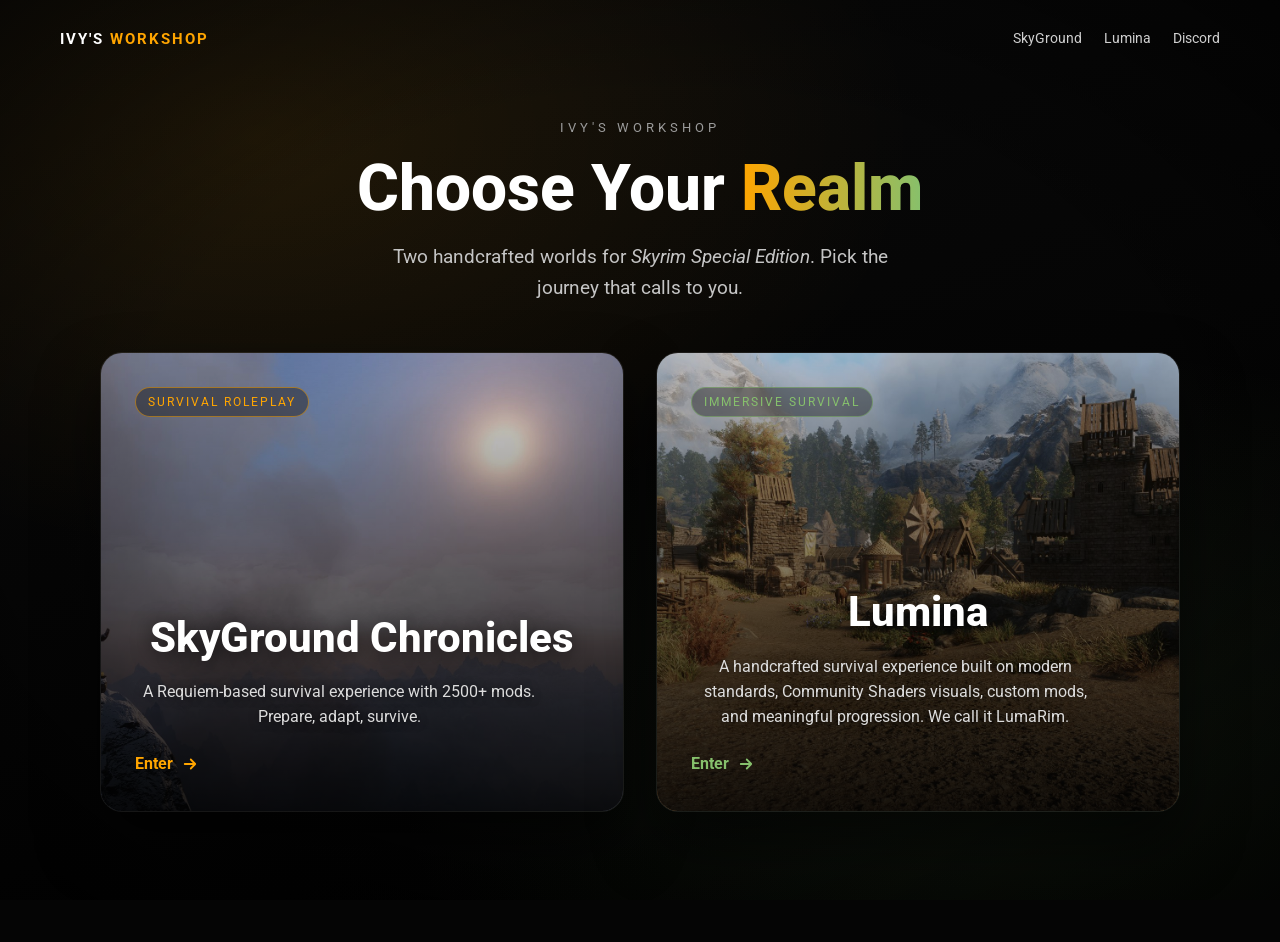
==== index.html @ 99816613 "1.0" ====
<!DOCTYPE html>
<html lang="en">
<head>
  <meta charset="UTF-8" />
  <meta name="viewport" content="width=device-width, initial-scale=1.0" />

  <title>Ivy's Workshop</title>
  <meta name="description" content="Two handcrafted Skyrim Special Edition modlists by Ivy's Workshop. Choose your realm: SkyGround Chronicles or Lumina.">

  <meta property="og:type" content="website">
  <meta property="og:title" content="Ivy's Workshop">
  <meta property="og:description" content="Two handcrafted Skyrim Special Edition modlists. Choose your realm: SkyGround Chronicles or Lumina.">
  <meta property="og:url" content="https://itzivy05.github.io/SkyGround/">
  <meta property="og:image" content="https://itzivy05.github.io/SkyGround/resources/main.webp">
  <link rel="icon" type="image/x-icon" href="resources/ico.ico">

  <link rel="preconnect" href="https://fonts.googleapis.com">
  <link rel="preconnect" href="https://fonts.gstatic.com" crossorigin>
  <link href="https://fonts.googleapis.com/css2?family=Roboto:ital,wght@0,100..900;1,100..900&display=swap" rel="stylesheet">
  <link rel="stylesheet" href="style/portal.css">
</head>
<body>

  <header class="portal-header">
    <div class="portal-brand">
      <a href="index.html">Ivy's <span>Workshop</span></a>
    </div>
    <nav>
      <a href="skyground.html">SkyGround</a>
      <a href="lumina.html">Lumina</a>
      <a href="https://discord.gg/GgkPMBMTrS" target="_blank" rel="noopener">Discord</a>
    </nav>
  </header>

  <main class="portal-main">
    <div class="portal-intro">
      <p class="eyebrow">Ivy's Workshop</p>
      <h1>Choose Your <span class="grad">Realm</span></h1>
      <p>Two handcrafted worlds for <em>Skyrim Special Edition</em>. Pick the journey that calls to you.</p>
    </div>

    <div class="portal-cards">

      <a href="skyground.html" class="realm-card skyground">
        <div class="bg" style="background-image: url('resources/main.webp');"></div>
        <div class="overlay"></div>
        <span class="tag">Survival Roleplay</span>
        <h2>SkyGround Chronicles</h2>
        <p>A Requiem-based survival experience with 2500+ mods. Prepare, adapt, survive.</p>
        <span class="enter">Enter
          <svg viewBox="0 0 24 24" fill="none" stroke="currentColor" stroke-width="2.4" stroke-linecap="round" stroke-linejoin="round"><path d="M5 12h14M13 6l6 6-6 6"/></svg>
        </span>
      </a>

      <a href="lumina.html" class="realm-card lumina">
        <div class="bg" style="background-image: url('resources/lumina/cover.jpg');"></div>
        <div class="overlay"></div>
        <span class="tag">Immersive Survival</span>
        <h2>Lumina</h2>
        <p>A handcrafted survival experience built on modern standards, Community Shaders visuals, custom mods, and meaningful progression. We call it LumaRim.</p>
        <span class="enter">Enter
          <svg viewBox="0 0 24 24" fill="none" stroke="currentColor" stroke-width="2.4" stroke-linecap="round" stroke-linejoin="round"><path d="M5 12h14M13 6l6 6-6 6"/></svg>
        </span>
      </a>

    </div>
  </main>

  <footer class="portal-footer">
    &copy; 2025-2026 Ivy's Workshop.
  </footer>

</body>
</html>
---- style/portal.css ----
:root {
  --sg-accent: #FFA500;
  --lu-accent: #86C06C;
}

* {
  margin: 0;
  padding: 0;
  box-sizing: border-box;
}

html,
body {
  height: 100%;
  background: #050505;
  overflow-x: hidden;
}

body {
  font-family: "Roboto", "Segoe UI", sans-serif;
  color: #fff;
  line-height: 1.6;
  min-height: 100vh;
  display: flex;
  flex-direction: column;
  position: relative;
  isolation: isolate;
}

body::before {
  content: "";
  position: fixed;
  inset: 0;
  z-index: -2;
  background:
    radial-gradient(1100px 700px at 20% 15%, rgba(255, 165, 0, 0.10), transparent 60%),
    radial-gradient(1100px 700px at 82% 85%, rgba(134, 192, 108, 0.10), transparent 60%),
    linear-gradient(160deg, #0a0a0a 0%, #050505 55%, #000 100%);
}

body::after {
  content: "";
  position: fixed;
  inset: 0;
  z-index: -1;
  background: radial-gradient(ellipse at center, transparent 55%, rgba(0, 0, 0, 0.6) 100%);
  pointer-events: none;
}

.portal-header {
  display: flex;
  align-items: center;
  justify-content: space-between;
  padding: 26px clamp(20px, 5vw, 60px);
}

.portal-brand a {
  color: #fff;
  text-decoration: none;
  font-weight: 700;
  letter-spacing: 2px;
  text-transform: uppercase;
  font-size: 0.95rem;
}

.portal-brand span {
  color: var(--sg-accent);
}

.portal-header nav {
  display: flex;
  gap: 22px;
}

.portal-header nav a {
  color: #cfcfcf;
  text-decoration: none;
  font-size: 0.9rem;
  transition: color 0.2s ease;
}

.portal-header nav a:hover {
  color: #fff;
}

.portal-main {
  flex: 1;
  display: flex;
  flex-direction: column;
  align-items: center;
  justify-content: center;
  text-align: center;
  padding: 40px clamp(20px, 5vw, 60px) 60px;
  gap: 48px;
}

.portal-intro {
  max-width: 720px;
  animation: rise 0.8s ease both;
}

.portal-intro .eyebrow {
  text-transform: uppercase;
  letter-spacing: 4px;
  font-size: 0.8rem;
  color: #9a9a9a;
  margin-bottom: 16px;
}

.portal-intro h1 {
  font-size: clamp(2.2rem, 6vw, 4rem);
  line-height: 1.1;
  font-weight: 800;
  margin-bottom: 18px;
}

.portal-intro h1 .grad {
  background: linear-gradient(90deg, var(--sg-accent), var(--lu-accent));
  -webkit-background-clip: text;
  background-clip: text;
  color: transparent;
}

.portal-intro p {
  color: #c4c4c4;
  font-size: clamp(1rem, 2vw, 1.2rem);
  max-width: 560px;
  margin: 0 auto;
}

.portal-cards {
  display: grid;
  grid-template-columns: repeat(2, minmax(0, 1fr));
  gap: 32px;
  width: 100%;
  max-width: 1080px;
}

.realm-card {
  --accent: var(--sg-accent);
  position: relative;
  display: flex;
  flex-direction: column;
  justify-content: flex-end;
  min-height: 460px;
  padding: 34px;
  border-radius: 22px;
  overflow: hidden;
  text-decoration: none;
  color: #fff;
  border: 1px solid rgba(255, 255, 255, 0.08);
  box-shadow: 0 30px 60px rgba(0, 0, 0, 0.55);
  transition: transform 0.4s ease, box-shadow 0.4s ease, border-color 0.4s ease;
  animation: rise 0.9s ease both;
}

.realm-card.lumina {
  --accent: var(--lu-accent);
  animation-delay: 0.1s;
}

.realm-card .bg {
  position: absolute;
  inset: 0;
  z-index: -2;
  background-size: cover;
  background-position: center;
  transition: transform 0.6s ease;
}

.realm-card .overlay {
  position: absolute;
  inset: 0;
  z-index: -1;
  background: linear-gradient(180deg,
      rgba(0, 0, 0, 0.15) 0%,
      rgba(0, 0, 0, 0.45) 45%,
      rgba(0, 0, 0, 0.88) 100%);
  transition: background 0.4s ease;
}

.realm-card:hover {
  transform: translateY(-8px);
  border-color: color-mix(in srgb, var(--accent) 55%, transparent);
  box-shadow: 0 40px 80px rgba(0, 0, 0, 0.6),
              0 0 0 1px color-mix(in srgb, var(--accent) 40%, transparent),
              0 20px 60px color-mix(in srgb, var(--accent) 22%, transparent);
}

.realm-card:hover .bg {
  transform: scale(1.06);
}

.realm-card .tag {
  align-self: flex-start;
  font-size: 0.72rem;
  letter-spacing: 2px;
  text-transform: uppercase;
  color: var(--accent);
  padding: 5px 12px;
  border: 1px solid color-mix(in srgb, var(--accent) 50%, transparent);
  border-radius: 999px;
  margin-bottom: auto;
  background: rgba(0, 0, 0, 0.35);
  backdrop-filter: blur(6px);
}

.realm-card h2 {
  font-size: clamp(1.8rem, 3.5vw, 2.6rem);
  font-weight: 800;
  margin-top: 18px;
  text-shadow: 0 2px 20px rgba(0, 0, 0, 0.7);
}

.realm-card p {
  color: #dcdcdc;
  font-size: 0.98rem;
  max-width: 90%;
  margin-top: 8px;
  text-shadow: 0 1px 10px rgba(0, 0, 0, 0.6);
}

.realm-card .enter {
  display: inline-flex;
  align-items: center;
  gap: 8px;
  margin-top: 22px;
  font-weight: 700;
  color: var(--accent);
  transition: gap 0.3s ease;
}

.realm-card .enter svg {
  width: 18px;
  height: 18px;
  transition: transform 0.3s ease;
}

.realm-card:hover .enter {
  gap: 14px;
}

.realm-card:hover .enter svg {
  transform: translateX(4px);
}

.portal-footer {
  text-align: center;
  padding: 24px;
  font-size: 0.85rem;
  color: #888;
}

@keyframes rise {
  from { opacity: 0; transform: translateY(24px); }
  to   { opacity: 1; transform: translateY(0); }
}

@media (prefers-reduced-motion: reduce) {
  .portal-intro,
  .realm-card { animation: none; }
}

@media (max-width: 820px) {
  .portal-cards {
    grid-template-columns: 1fr;
  }

  .realm-card {
    min-height: 360px;
  }

  .portal-header nav {
    gap: 16px;
  }
}

@media (max-width: 480px) {
  .portal-header {
    flex-direction: column;
    gap: 14px;
  }
}
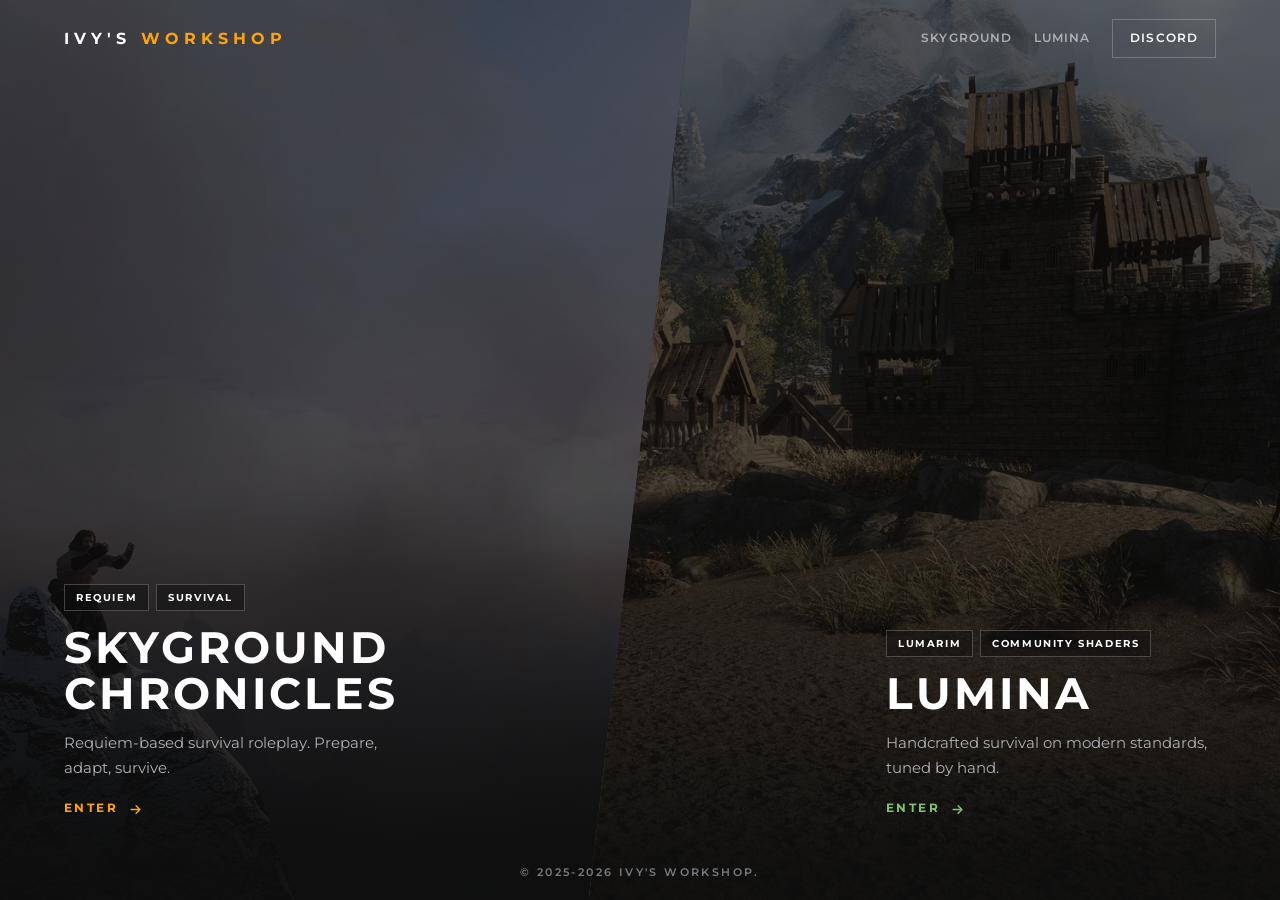
==== commit b3c0dc2a: "Moving Website to use Stripped Wordpress Template." ====
--- a/index.html
+++ b/index.html
@@ -1,8 +1,10 @@
 <!DOCTYPE html>
 <html lang="en">
 <head>
+<script>document.documentElement.classList.add('js')</script>
   <meta charset="UTF-8" />
   <meta name="viewport" content="width=device-width, initial-scale=1.0" />
+  <meta name="theme-color" content="#0d0d0d">
 
   <title>Ivy's Workshop</title>
   <meta name="description" content="Two handcrafted Skyrim Special Edition modlists by Ivy's Workshop. Choose your realm: SkyGround Chronicles or Lumina.">
@@ -16,57 +18,61 @@
 
   <link rel="preconnect" href="https://fonts.googleapis.com">
   <link rel="preconnect" href="https://fonts.gstatic.com" crossorigin>
-  <link href="https://fonts.googleapis.com/css2?family=Roboto:ital,wght@0,100..900;1,100..900&display=swap" rel="stylesheet">
+  <link href="https://fonts.googleapis.com/css2?family=Montserrat:wght@300;400;500;600;700&display=swap" rel="stylesheet">
+  <link rel="stylesheet" href="style/site.css">
   <link rel="stylesheet" href="style/portal.css">
+  <script src="scripts/ui.js" defer></script>
 </head>
-<body>
+<body class="portal">
 
-  <header class="portal-header">
-    <div class="portal-brand">
-      <a href="index.html">Ivy's <span>Workshop</span></a>
-    </div>
+  <header class="site-nav">
+    <a href="index.html" class="brand">Ivy's <span>Workshop</span></a>
     <nav>
       <a href="skyground.html">SkyGround</a>
       <a href="lumina.html">Lumina</a>
-      <a href="https://discord.gg/GgkPMBMTrS" target="_blank" rel="noopener">Discord</a>
+      <a href="https://discord.gg/GgkPMBMTrS" target="_blank" rel="noopener" class="pill">Discord</a>
     </nav>
+    <button class="nav-toggle" type="button" aria-label="Open menu" aria-expanded="false">
+      <svg class="ico-open" aria-hidden="true" viewBox="0 0 24 24" fill="none" stroke="currentColor" stroke-width="2" stroke-linecap="round"><path d="M3 6h18M3 12h18M3 18h18"/></svg>
+      <svg class="ico-close" aria-hidden="true" viewBox="0 0 24 24" fill="none" stroke="currentColor" stroke-width="2" stroke-linecap="round"><path d="M6 6l12 12M18 6L6 18"/></svg>
+    </button>
   </header>
 
-  <main class="portal-main">
-    <div class="portal-intro">
-      <p class="eyebrow">Ivy's Workshop</p>
-      <h1>Choose Your <span class="grad">Realm</span></h1>
-      <p>Two handcrafted worlds for <em>Skyrim Special Edition</em>. Pick the journey that calls to you.</p>
-    </div>
+  <main class="chooser">
 
-    <div class="portal-cards">
+    <a href="skyground.html" class="choice choice-a" style="--accent:#FFA500;">
+      <div class="art" style="background-image:url('resources/main.webp');"></div>
+      <div class="label">
+        <div class="tags">
+          <span>Requiem</span>
+          <span>Survival</span>
+        </div>
+        <h2>SkyGround<br>Chronicles</h2>
+        <p>Requiem-based survival roleplay. Prepare, adapt, survive.</p>
+        <span class="enter">Enter
+          <svg aria-hidden="true" viewBox="0 0 24 24" fill="none" stroke="currentColor" stroke-width="2.4" stroke-linecap="round" stroke-linejoin="round"><path d="M5 12h14M13 6l6 6-6 6"/></svg>
+        </span>
+      </div>
+    </a>
 
-      <a href="skyground.html" class="realm-card skyground">
-        <div class="bg" style="background-image: url('resources/main.webp');"></div>
-        <div class="overlay"></div>
-        <span class="tag">Survival Roleplay</span>
-        <h2>SkyGround Chronicles</h2>
-        <p>A Requiem-based survival experience with 2500+ mods. Prepare, adapt, survive.</p>
+    <a href="lumina.html" class="choice choice-b" style="--accent:#86C06C;">
+      <div class="art" style="background-image:url('resources/lumina/cover.jpg');"></div>
+      <div class="label">
+        <div class="tags">
+          <span>LumaRim</span>
+          <span>Community Shaders</span>
+        </div>
+        <h2>Lumina</h2>
+        <p>Handcrafted survival on modern standards, tuned by hand.</p>
         <span class="enter">Enter
-          <svg viewBox="0 0 24 24" fill="none" stroke="currentColor" stroke-width="2.4" stroke-linecap="round" stroke-linejoin="round"><path d="M5 12h14M13 6l6 6-6 6"/></svg>
+          <svg aria-hidden="true" viewBox="0 0 24 24" fill="none" stroke="currentColor" stroke-width="2.4" stroke-linecap="round" stroke-linejoin="round"><path d="M5 12h14M13 6l6 6-6 6"/></svg>
         </span>
-      </a>
+      </div>
+    </a>
 
-      <a href="lumina.html" class="realm-card lumina">
-        <div class="bg" style="background-image: url('resources/lumina/cover.jpg');"></div>
-        <div class="overlay"></div>
-        <span class="tag">Immersive Survival</span>
-        <h2>Lumina</h2>
-        <p>A handcrafted survival experience built on modern standards, Community Shaders visuals, custom mods, and meaningful progression. We call it LumaRim.</p>
-        <span class="enter">Enter
-          <svg viewBox="0 0 24 24" fill="none" stroke="currentColor" stroke-width="2.4" stroke-linecap="round" stroke-linejoin="round"><path d="M5 12h14M13 6l6 6-6 6"/></svg>
-        </span>
-      </a>
-
-    </div>
   </main>
 
-  <footer class="portal-footer">
+  <footer class="site-footer chooser-footer">
     &copy; 2025-2026 Ivy's Workshop.
   </footer>
 
--- a/style/site.css
+++ b/style/site.css
@@ -0,0 +1,1399 @@
+:root {
+  --accent: #FFA500;
+  --bg: #0d0d0d;
+  --panel: #101010;
+  --raise: #151515;
+  --line: rgba(255, 255, 255, 0.10);
+  --line-2: rgba(255, 255, 255, 0.22);
+  --ink: #ffffff;
+  --muted: #b0b0b4;
+  --dim: #7a7a80;
+
+  --gut: clamp(20px, 5vw, 72px);
+  --maxw: 1320px;
+  --sec-y: clamp(52px, 6vw, 96px);
+  --nav-h: 78px;
+
+  --font: "Montserrat", "Segoe UI", system-ui, sans-serif;
+  --font-mono: ui-monospace, "Cascadia Code", Consolas, monospace;
+
+  --ls-display: 3px;
+  --ls-label: 2.4px;
+
+  --stripe: repeating-linear-gradient(115deg, transparent 0 44px, rgba(255, 255, 255, 0.018) 44px 45px);
+}
+
+* {
+  margin: 0;
+  padding: 0;
+  box-sizing: border-box;
+}
+
+html {
+  scroll-behavior: smooth;
+  scroll-padding-top: 100px;
+  -webkit-text-size-adjust: 100%;
+  color-scheme: dark;
+}
+
+body { touch-action: manipulation; }
+
+html,
+body {
+  min-height: 100%;
+  background: var(--bg);
+  overflow-x: hidden;
+}
+
+body {
+  font-family: var(--font);
+  color: var(--ink);
+  font-size: 16px;
+  line-height: 1.7;
+  display: flex;
+  flex-direction: column;
+  min-height: 100vh;
+  -webkit-font-smoothing: antialiased;
+}
+
+img {
+  display: block;
+  max-width: 100%;
+}
+
+em {
+  color: #fff;
+  font-style: italic;
+}
+
+a { color: inherit; }
+
+::selection {
+  background: var(--accent);
+  color: #0d0d0d;
+}
+
+:focus-visible {
+  outline: 2px solid var(--accent);
+  outline-offset: 3px;
+}
+
+h1, h2, h3, h4 {
+  font-weight: 700;
+  line-height: 1.18;
+  letter-spacing: var(--ls-display);
+  text-transform: uppercase;
+  text-wrap: balance;
+}
+
+.eyebrow,
+.section-eyebrow,
+.kicker {
+  display: block;
+  font-size: 0.72rem;
+  font-weight: 600;
+  letter-spacing: var(--ls-label);
+  text-transform: uppercase;
+  color: var(--accent);
+}
+
+.stack-title {
+  position: relative;
+  display: block;
+}
+
+.stack-title .ghost {
+  display: block;
+  font-size: clamp(2.5rem, 6.6vw, 5.8rem);
+  font-weight: 700;
+  line-height: 0.9;
+  letter-spacing: var(--ls-display);
+  text-transform: uppercase;
+  color: transparent;
+  -webkit-text-stroke: 2px var(--accent);
+  opacity: 0.9;
+  pointer-events: none;
+  white-space: nowrap;
+}
+
+.stack-title .solid {
+  display: block;
+  font-size: clamp(1.8rem, 4.4vw, 3.7rem);
+  font-weight: 700;
+  line-height: 1;
+  letter-spacing: var(--ls-display);
+  text-transform: uppercase;
+  color: #fff;
+  margin-top: -0.42em;
+  margin-left: 0.3em;
+}
+
+.site-nav {
+  position: fixed;
+  inset: 0 0 auto 0;
+  z-index: 1000;
+  height: var(--nav-h);
+  display: flex;
+  align-items: center;
+  justify-content: space-between;
+  gap: 20px;
+  padding-inline: var(--gut);
+  border-bottom: 1px solid transparent;
+  transition: background 0.3s ease, border-color 0.3s ease;
+}
+
+.site-nav.scrolled {
+  background: rgba(13, 13, 13, 0.93);
+  backdrop-filter: blur(12px);
+  border-bottom-color: var(--line);
+}
+
+.site-nav .brand {
+  font-size: 1rem;
+  font-weight: 700;
+  letter-spacing: 5px;
+  text-transform: uppercase;
+  color: #fff;
+  text-decoration: none;
+  white-space: nowrap;
+  flex-shrink: 0;
+}
+
+.site-nav .brand span { color: var(--accent); }
+
+.site-nav nav {
+  display: flex;
+  align-items: center;
+  gap: clamp(11px, 1.7vw, 24px);
+  margin-left: auto;
+  min-width: 0;
+  overflow-x: auto;
+  scrollbar-width: none;
+  -ms-overflow-style: none;
+  -webkit-overflow-scrolling: touch;
+}
+
+.site-nav nav::-webkit-scrollbar { display: none; }
+
+.site-nav nav a {
+  position: relative;
+  color: var(--muted);
+  text-decoration: none;
+  font-size: 0.73rem;
+  font-weight: 600;
+  letter-spacing: 1.1px;
+  text-transform: uppercase;
+  white-space: nowrap;
+  padding: 7px 0;
+  flex-shrink: 0;
+  transition: color 0.2s ease;
+}
+
+.site-nav nav a::after {
+  content: "";
+  position: absolute;
+  left: 0;
+  bottom: 0;
+  width: 0;
+  height: 1px;
+  background: var(--accent);
+  transition: width 0.25s ease;
+}
+
+.site-nav nav a:hover { color: #fff; }
+.site-nav nav a:hover::after { width: 100%; }
+.site-nav nav a.active { color: #fff; }
+.site-nav nav a.active::after { width: 100%; }
+
+.site-nav nav a.pill {
+  border: 1px solid var(--line-2);
+  padding: 9px 17px;
+  color: #fff;
+}
+
+.site-nav nav a.pill::after { display: none; }
+
+.site-nav nav a.pill:hover {
+  background: var(--accent);
+  border-color: var(--accent);
+  color: #0d0d0d;
+}
+
+.nav-toggle {
+  display: none;
+  width: 44px;
+  height: 44px;
+  flex-shrink: 0;
+  align-items: center;
+  justify-content: center;
+  border: 1px solid var(--line-2);
+  background: transparent;
+  color: #fff;
+  cursor: pointer;
+  transition: border-color 0.2s ease, color 0.2s ease;
+}
+
+.nav-toggle:hover { border-color: var(--accent); color: var(--accent); }
+.nav-toggle svg { width: 20px; height: 20px; }
+.nav-toggle .ico-close { display: none; }
+.nav-toggle[aria-expanded="true"] .ico-close { display: block; }
+.nav-toggle[aria-expanded="true"] .ico-open { display: none; }
+
+.btn {
+  display: inline-flex;
+  align-items: center;
+  justify-content: center;
+  gap: 12px;
+  padding: 15px 32px;
+  border: 1px solid var(--line-2);
+  background: transparent;
+  color: #fff;
+  font-family: var(--font);
+  font-size: 0.76rem;
+  font-weight: 700;
+  letter-spacing: var(--ls-label);
+  text-transform: uppercase;
+  text-decoration: none;
+  cursor: pointer;
+  white-space: nowrap;
+  transition: background 0.22s ease, color 0.22s ease, border-color 0.22s ease;
+}
+
+.btn svg { width: 15px; height: 15px; flex-shrink: 0; }
+
+.btn-primary {
+  background: var(--accent);
+  border-color: var(--accent);
+  color: #0d0d0d;
+}
+
+.btn-primary:hover {
+  background: transparent;
+  color: var(--accent);
+}
+
+.btn-ghost:hover {
+  background: #fff;
+  border-color: #fff;
+  color: #0d0d0d;
+}
+
+.hero {
+  position: relative;
+  min-height: 100dvh;
+  display: flex;
+  align-items: center;
+  background: var(--panel);
+  overflow: hidden;
+  isolation: isolate;
+}
+
+.hero::before {
+  content: "";
+  position: absolute;
+  inset: 0;
+  z-index: 0;
+  background-image: var(--stripe);
+}
+
+.hero-art {
+  position: absolute;
+  inset: 0 0 0 36%;
+  z-index: 0;
+  background-size: cover;
+  background-position: center;
+  clip-path: polygon(17% 0, 100% 0, 100% 100%, 0 100%);
+}
+
+.hero-art::after {
+  content: "";
+  position: absolute;
+  inset: 0;
+  background: linear-gradient(100deg, var(--panel) 0%, rgba(13, 13, 13, 0.6) 30%, rgba(13, 13, 13, 0.1) 70%, rgba(13, 13, 13, 0.5) 100%);
+}
+
+.hero-copy {
+  position: relative;
+  z-index: 2;
+  width: 100%;
+  max-width: var(--maxw);
+  margin-inline: auto;
+  padding: calc(var(--nav-h) + 40px) var(--gut) 56px;
+}
+
+.hero-copy > * { max-width: 600px; }
+
+.hero-copy .eyebrow { margin-bottom: 24px; }
+
+.hero-copy p {
+  color: var(--muted);
+  font-size: 1rem;
+  max-width: 46ch;
+  margin: 28px 0 34px;
+}
+
+.hero-cta {
+  display: flex;
+  flex-wrap: wrap;
+  gap: 14px;
+}
+
+.logo-row {
+  display: flex;
+  flex-wrap: wrap;
+  align-items: center;
+  gap: clamp(22px, 4vw, 46px);
+  margin-top: clamp(30px, 4vw, 48px);
+  padding-top: 26px;
+  border-top: 1px solid var(--line);
+  max-width: 600px;
+}
+
+.logo-row a,
+.logo-row span {
+  display: inline-flex;
+  align-items: center;
+  gap: 10px;
+  color: var(--dim);
+  text-decoration: none;
+  font-size: 0.72rem;
+  font-weight: 700;
+  letter-spacing: var(--ls-label);
+  text-transform: uppercase;
+  transition: color 0.2s ease;
+}
+
+.logo-row a:hover { color: #fff; }
+.logo-row svg { width: 19px; height: 19px; flex-shrink: 0; }
+
+.section {
+  width: 100%;
+  max-width: var(--maxw);
+  margin-inline: auto;
+  padding: var(--sec-y) var(--gut);
+}
+
+.section + .section,
+.section + .features { padding-top: 0; }
+
+.section-head { margin-bottom: clamp(28px, 3.4vw, 44px); }
+
+.section-title {
+  font-size: clamp(1.7rem, 3.8vw, 2.8rem);
+  margin-top: 14px;
+}
+
+.section-sub {
+  color: var(--muted);
+  max-width: 58ch;
+  margin-top: 20px;
+}
+
+.about-card {
+  display: grid;
+  grid-template-columns: 1fr 1fr;
+  gap: clamp(26px, 3.6vw, 52px);
+  align-items: center;
+}
+
+.about-card img {
+  width: 100%;
+  height: auto;
+  object-fit: contain;
+}
+
+.about-card h2 { font-size: clamp(1.5rem, 3vw, 2.2rem); }
+
+.about-card p {
+  color: var(--muted);
+  margin-top: 22px;
+}
+
+.about-card .rule {
+  height: 1px;
+  background: var(--line);
+  margin: 26px 0;
+}
+
+.about-card.solo {
+  grid-template-columns: 1fr;
+  gap: 0;
+  max-width: 880px;
+  margin-inline: auto;
+}
+
+.about-card.solo .rule { margin: 20px 0; }
+
+.about-card.banner {
+  grid-template-columns: 1fr;
+  gap: clamp(24px, 3vw, 40px);
+  align-items: start;
+}
+
+.about-card.banner img {
+  width: 100%;
+  max-width: 410px;
+  margin-inline: auto;
+}
+
+.about-card.banner h2 {
+  font-size: clamp(1.5rem, 3vw, 2.3rem);
+}
+
+.about-card.banner .rule { margin: 22px 0; }
+
+.about-card.banner p {
+  max-width: 100%;
+  margin-top: 0;
+  column-count: 2;
+  column-gap: clamp(28px, 4vw, 60px);
+}
+
+@media (max-width: 760px) {
+  .about-card.banner p { column-count: 1; }
+}
+
+.stats {
+  display: grid;
+  grid-template-columns: repeat(4, 1fr);
+  gap: clamp(22px, 3vw, 44px);
+}
+
+.stat { border-top: 1px solid var(--line-2); padding-top: 20px; }
+
+.stat .num {
+  display: block;
+  font-size: clamp(2rem, 4.4vw, 3.4rem);
+  font-weight: 700;
+  letter-spacing: 1px;
+  line-height: 1;
+  color: #fff;
+}
+
+.stat .label {
+  display: block;
+  margin-top: 12px;
+  font-size: 0.7rem;
+  font-weight: 600;
+  letter-spacing: var(--ls-label);
+  text-transform: uppercase;
+  color: var(--dim);
+}
+
+.features {
+  display: flex;
+  flex-direction: column;
+  gap: clamp(44px, 5.5vw, 78px);
+}
+
+.feature-row {
+  display: grid;
+  grid-template-columns: 1fr 1.1fr;
+  gap: clamp(26px, 3.6vw, 54px);
+  align-items: center;
+}
+
+.feature-row.reverse .feature-media { order: -1; }
+
+.feature-text h3 {
+  font-size: clamp(1.4rem, 2.8vw, 2.1rem);
+  margin: 16px 0 20px;
+}
+
+.feature-text p {
+  color: var(--muted);
+  max-width: 50ch;
+}
+
+.feature-media {
+  overflow: hidden;
+  border: 1px solid var(--line);
+}
+
+.feature-media img {
+  width: 100%;
+  height: auto;
+  aspect-ratio: 16 / 9;
+  object-fit: cover;
+  transition: transform 0.7s cubic-bezier(0.2, 0.7, 0.3, 1);
+}
+
+.feature-media:hover img { transform: scale(1.05); }
+
+.carousel {
+  position: relative;
+  overflow: hidden;
+  border: 1px solid var(--line);
+}
+
+.carousel-viewport { overflow: hidden; }
+
+.carousel-track {
+  display: flex;
+  transition: transform 0.65s cubic-bezier(0.2, 0.7, 0.3, 1);
+}
+
+.carousel-slide {
+  min-width: 100%;
+  aspect-ratio: 16 / 9;
+}
+
+.carousel-slide img {
+  width: 100%;
+  height: 100%;
+  object-fit: cover;
+  cursor: zoom-in;
+}
+
+.carousel-arrow {
+  position: absolute;
+  top: 50%;
+  transform: translateY(-50%);
+  width: 48px;
+  height: 48px;
+  border: 1px solid var(--line-2);
+  background: rgba(13, 13, 13, 0.7);
+  backdrop-filter: blur(8px);
+  color: #fff;
+  display: grid;
+  place-items: center;
+  cursor: pointer;
+  opacity: 0;
+  z-index: 2;
+  transition: opacity 0.25s ease, background 0.25s ease, color 0.25s ease;
+}
+
+.carousel-arrow svg { width: 20px; height: 20px; }
+.carousel:hover .carousel-arrow,
+.carousel-arrow:focus-visible { opacity: 1; }
+
+.carousel-arrow:hover {
+  background: var(--accent);
+  border-color: var(--accent);
+  color: #0d0d0d;
+}
+
+.carousel-prev { left: 16px; }
+.carousel-next { right: 16px; }
+
+.carousel-dots {
+  position: absolute;
+  bottom: 18px;
+  left: 50%;
+  transform: translateX(-50%);
+  width: calc(100% - 32px);
+  max-width: 520px;
+  display: flex;
+  justify-content: center;
+  gap: 6px;
+  z-index: 2;
+}
+
+.carousel-dot {
+  position: relative;
+  flex: 1 1 0;
+  min-width: 4px;
+  max-width: 22px;
+  height: 3px;
+  padding: 0;
+  border: none;
+  background: rgba(255, 255, 255, 0.32);
+  cursor: pointer;
+  transition: background 0.25s ease;
+}
+
+.carousel-dot::after {
+  content: "";
+  position: absolute;
+  inset: -12px 0;
+}
+
+.carousel-dot.active { background: var(--accent); }
+
+.cta-strip {
+  position: relative;
+  width: 100%;
+  max-width: var(--maxw);
+  margin: 0 auto var(--sec-y);
+  padding: clamp(40px, 5vw, 68px) var(--gut);
+  border: 1px solid var(--line);
+  background: var(--panel);
+  overflow: hidden;
+  text-align: center;
+}
+
+.cta-strip::before {
+  content: "";
+  position: absolute;
+  inset: 0;
+  background-image: var(--stripe);
+}
+
+.cta-strip > * { position: relative; }
+
+.cta-strip h2 {
+  font-size: clamp(1.6rem, 3.6vw, 2.6rem);
+  margin-bottom: 20px;
+}
+
+.cta-strip p {
+  color: var(--muted);
+  max-width: 56ch;
+  margin: 0 auto 32px;
+}
+
+.cta-strip .hero-cta { justify-content: center; }
+
+.site-footer {
+  margin-top: auto;
+  border-top: 1px solid var(--line);
+  padding: 40px var(--gut);
+  text-align: center;
+  font-size: 0.72rem;
+  font-weight: 600;
+  letter-spacing: var(--ls-label);
+  text-transform: uppercase;
+  color: var(--dim);
+}
+
+.site-footer a {
+  color: var(--muted);
+  text-decoration: none;
+  transition: color 0.2s ease;
+}
+
+.site-footer a:hover { color: var(--accent); }
+
+.doc-hero {
+  width: 100%;
+  max-width: var(--maxw);
+  margin-inline: auto;
+  padding: calc(var(--nav-h) + clamp(48px, 8vw, 98px)) var(--gut) clamp(36px, 5vw, 58px);
+  border-bottom: 1px solid var(--line);
+}
+
+.doc-hero .eyebrow { margin-bottom: 18px; }
+
+.doc-hero h1 { font-size: clamp(2rem, 5.4vw, 3.6rem); }
+
+.doc-layout {
+  width: 100%;
+  max-width: var(--maxw);
+  margin-inline: auto;
+  padding: clamp(38px, 5vw, 62px) var(--gut) var(--sec-y);
+  display: grid;
+  grid-template-columns: 236px 1fr;
+  gap: clamp(30px, 5vw, 64px);
+  align-items: start;
+}
+
+.doc-nav {
+  position: sticky;
+  top: 100px;
+  display: flex;
+  flex-direction: column;
+  border-left: 1px solid var(--line);
+}
+
+.doc-nav a {
+  color: var(--muted);
+  text-decoration: none;
+  font-size: 0.76rem;
+  font-weight: 600;
+  letter-spacing: 1.4px;
+  text-transform: uppercase;
+  padding: 12px 16px;
+  border-left: 2px solid transparent;
+  margin-left: -1px;
+  transition: color 0.2s ease, border-color 0.2s ease, background 0.2s ease;
+}
+
+.doc-nav a:hover { color: #fff; background: var(--panel); }
+
+.doc-nav a.active {
+  color: var(--accent);
+  border-left-color: var(--accent);
+}
+
+.doc-content { min-width: 0; }
+
+.doc-section {
+  padding-bottom: clamp(30px, 3.6vw, 46px);
+  margin-bottom: clamp(30px, 3.6vw, 46px);
+  border-bottom: 1px solid var(--line);
+}
+
+.doc-section:last-child {
+  border-bottom: none;
+  margin-bottom: 0;
+  padding-bottom: 0;
+}
+
+.doc-section > h2 {
+  font-size: clamp(1.4rem, 3vw, 2rem);
+  margin-bottom: 24px;
+}
+
+.doc-section h3 {
+  font-size: 1.05rem;
+  margin: 34px 0 14px;
+}
+
+.doc-section h4 {
+  font-size: 0.82rem;
+  letter-spacing: var(--ls-label);
+  margin: 26px 0 12px;
+  color: var(--accent);
+}
+
+.doc-section p {
+  color: var(--muted);
+  margin-bottom: 16px;
+  max-width: 74ch;
+}
+
+.doc-list {
+  list-style: none;
+  display: flex;
+  flex-direction: column;
+  gap: 12px;
+  margin-bottom: 22px;
+}
+
+.doc-list li {
+  position: relative;
+  padding-left: 24px;
+  color: var(--muted);
+  max-width: 74ch;
+}
+
+.doc-list li::before {
+  content: "";
+  position: absolute;
+  left: 2px;
+  top: 0.66em;
+  width: 9px;
+  height: 2px;
+  background: var(--accent);
+}
+
+.link-list {
+  list-style: none;
+  display: flex;
+  flex-direction: column;
+  gap: 8px;
+  margin-bottom: 22px;
+}
+
+.link-list a {
+  display: flex;
+  align-items: center;
+  justify-content: space-between;
+  gap: 14px;
+  color: var(--ink);
+  font-size: 0.9rem;
+  font-weight: 500;
+  padding: 13px 16px;
+  background: var(--panel);
+  border: 1px solid var(--line);
+  border-left: 3px solid var(--accent);
+  text-decoration: none;
+  transition: color 0.2s ease, border-color 0.2s ease, background 0.2s ease;
+}
+
+.link-list a::after {
+  content: "";
+  width: 16px;
+  height: 16px;
+  flex-shrink: 0;
+  background: var(--accent);
+  -webkit-mask: url("data:image/svg+xml,%3Csvg xmlns='http://www.w3.org/2000/svg' viewBox='0 0 24 24' fill='none' stroke='%23000' stroke-width='2.2' stroke-linecap='round' stroke-linejoin='round'%3E%3Cpath d='M12 3v13M6 11l6 6 6-6M5 21h14'/%3E%3C/svg%3E") center / contain no-repeat;
+  mask: url("data:image/svg+xml,%3Csvg xmlns='http://www.w3.org/2000/svg' viewBox='0 0 24 24' fill='none' stroke='%23000' stroke-width='2.2' stroke-linecap='round' stroke-linejoin='round'%3E%3Cpath d='M12 3v13M6 11l6 6 6-6M5 21h14'/%3E%3C/svg%3E") center / contain no-repeat;
+  transition: transform 0.2s ease;
+}
+
+.link-list a:hover {
+  border-color: var(--accent);
+  background: color-mix(in srgb, var(--accent) 9%, var(--panel));
+  color: #fff;
+}
+
+.link-list a:hover::after { transform: translateY(2px); }
+
+.doc-content p > a,
+.doc-list a,
+.callout a {
+  color: var(--accent);
+  text-decoration: underline;
+  text-decoration-color: color-mix(in srgb, var(--accent) 50%, transparent);
+  text-underline-offset: 3px;
+  transition: text-decoration-color 0.2s ease;
+}
+
+.doc-content p > a:hover,
+.doc-list a:hover,
+.callout a:hover { text-decoration-color: var(--accent); }
+
+.callout {
+  border: 1px solid var(--line);
+  border-left: 3px solid var(--accent);
+  background: var(--panel);
+  padding: 18px 22px;
+  margin: 22px 0;
+  color: var(--muted);
+  font-size: 0.94rem;
+}
+
+.callout strong, .callout b { color: #fff; }
+
+.callout.warn {
+  border-left-color: #E8B14B;
+  background: rgba(232, 177, 75, 0.06);
+}
+
+.doc-card {
+  border: 1px solid var(--line);
+  background: var(--panel);
+  padding: clamp(22px, 3vw, 34px);
+  margin: 26px 0;
+}
+
+.doc-card h4:first-child { margin-top: 0; }
+
+.code-block {
+  font-family: var(--font-mono);
+  font-size: 0.85rem;
+  line-height: 1.95;
+  background: #080808;
+  border: 1px solid var(--line);
+  border-left: 3px solid var(--line-2);
+  padding: 20px 24px;
+  margin: 20px 0;
+  color: var(--muted);
+  overflow-x: auto;
+}
+
+.code-block strong { color: var(--accent); font-weight: 600; }
+
+.doc-img {
+  border: 1px solid var(--line);
+  margin: 24px 0;
+}
+
+.doc-img img { width: 100%; cursor: zoom-in; }
+.doc-img.small { max-width: 470px; }
+
+.video-embed {
+  position: relative;
+  aspect-ratio: 16 / 9;
+  border: 1px solid var(--line);
+  margin-bottom: 26px;
+}
+
+.video-embed iframe {
+  position: absolute;
+  inset: 0;
+  width: 100%;
+  height: 100%;
+  border: 0;
+}
+
+.lo-wrap,
+.cl-wrap {
+  width: 100%;
+  max-width: var(--maxw);
+  margin-inline: auto;
+  padding: clamp(34px, 5vw, 56px) var(--gut) var(--sec-y);
+  display: flex;
+  flex-direction: column;
+  gap: 20px;
+}
+
+.lo-loading, .lo-error, .cl-loading, .cl-error, .cl-empty {
+  text-align: center;
+  padding: 58px 20px;
+  color: var(--dim);
+  border: 1px solid var(--line);
+  font-size: 0.78rem;
+  font-weight: 600;
+  letter-spacing: var(--ls-label);
+  text-transform: uppercase;
+}
+
+.lo-error, .cl-error {
+  color: #E9857A;
+  border-color: rgba(233, 133, 122, 0.35);
+  text-transform: none;
+  letter-spacing: normal;
+}
+
+.lo-card {
+  border: 1px solid var(--line);
+  background: var(--panel);
+}
+
+.lo-head {
+  display: flex;
+  align-items: center;
+  justify-content: space-between;
+  gap: 16px;
+  padding: 20px 24px;
+  cursor: pointer;
+  transition: background 0.2s ease;
+}
+
+.lo-head:hover { background: var(--raise); }
+
+.lo-file {
+  display: flex;
+  align-items: center;
+  gap: 14px;
+  min-width: 0;
+}
+
+.lo-doc { font-size: 1.2rem; flex-shrink: 0; }
+
+.lo-name {
+  font-size: 0.86rem;
+  font-weight: 700;
+  letter-spacing: var(--ls-label);
+  text-transform: uppercase;
+  color: #fff;
+}
+
+.lo-meta {
+  font-size: 0.76rem;
+  color: var(--dim);
+}
+
+.lo-actions { flex-shrink: 0; }
+
+.lo-btn {
+  width: 38px;
+  height: 38px;
+  border: 1px solid var(--line-2);
+  background: transparent;
+  color: var(--muted);
+  display: grid;
+  place-items: center;
+  cursor: pointer;
+  transition: background 0.2s ease, color 0.2s ease, transform 0.3s ease;
+}
+
+.lo-btn svg { width: 18px; height: 18px; }
+.lo-btn:hover { background: var(--raise); color: #fff; }
+.lo-card.collapsed .lo-btn { transform: rotate(-90deg); }
+.lo-card.collapsed .lo-body { display: none; }
+
+.lo-body {
+  border-top: 1px solid var(--line);
+  padding: 20px 24px 24px;
+}
+
+.lo-toolbar {
+  display: flex;
+  flex-wrap: wrap;
+  gap: 12px;
+  align-items: center;
+  margin-bottom: 18px;
+}
+
+.lo-search {
+  display: flex;
+  align-items: center;
+  gap: 10px;
+  flex: 1 1 240px;
+  border: 1px solid var(--line-2);
+  padding: 11px 16px;
+  background: #080808;
+  transition: border-color 0.2s ease;
+}
+
+.lo-search:focus-within { border-color: var(--accent); }
+
+.lo-search input {
+  flex: 1;
+  background: none;
+  border: none;
+  outline: none;
+  color: var(--ink);
+  font-family: var(--font);
+  font-size: 0.88rem;
+  min-width: 0;
+}
+
+.lo-search input::placeholder { color: var(--dim); }
+
+.lo-collapse-all {
+  border: 1px solid var(--line-2);
+  background: transparent;
+  color: var(--muted);
+  padding: 11px 22px;
+  font-family: var(--font);
+  font-size: 0.72rem;
+  font-weight: 700;
+  letter-spacing: var(--ls-label);
+  text-transform: uppercase;
+  cursor: pointer;
+  transition: color 0.2s ease, border-color 0.2s ease;
+}
+
+.lo-collapse-all:hover { color: #fff; border-color: var(--accent); }
+
+.lo-list { padding: 0 0 8px; }
+
+.lo-group { margin-bottom: 10px; }
+
+.lo-group-head {
+  width: 100%;
+  display: flex;
+  align-items: center;
+  justify-content: space-between;
+  gap: 12px;
+  background: var(--raise);
+  border: 1px solid var(--line);
+  padding: 12px 16px;
+  color: #fff;
+  font-family: var(--font);
+  font-size: 0.74rem;
+  font-weight: 700;
+  letter-spacing: var(--ls-label);
+  text-transform: uppercase;
+  cursor: pointer;
+  text-align: left;
+  transition: border-color 0.2s ease;
+}
+
+.lo-group-head:hover { border-color: var(--accent); }
+
+.lo-group-count {
+  color: var(--dim);
+  font-weight: 500;
+  letter-spacing: 0;
+  text-transform: none;
+  font-size: 0.76rem;
+}
+
+.lo-group.collapsed .lo-group-rows { display: none; }
+
+.lo-row {
+  display: flex;
+  align-items: center;
+  gap: 14px;
+  padding: 9px 16px;
+  font-size: 0.88rem;
+  color: var(--muted);
+}
+
+.lo-row:nth-child(odd) { background: rgba(255, 255, 255, 0.022); }
+.lo-row.off { opacity: 0.4; }
+
+.lo-idx {
+  color: var(--dim);
+  font-family: var(--font-mono);
+  font-size: 0.74rem;
+  min-width: 44px;
+  flex-shrink: 0;
+}
+
+.lo-modname {
+  min-width: 0;
+  overflow-wrap: anywhere;
+}
+
+.lo-tag {
+  margin-left: auto;
+  font-size: 0.62rem;
+  font-weight: 700;
+  letter-spacing: 1.4px;
+  text-transform: uppercase;
+  color: var(--dim);
+  border: 1px solid var(--line-2);
+  padding: 3px 9px;
+  flex-shrink: 0;
+}
+
+.cl-toc {
+  display: flex;
+  flex-wrap: wrap;
+  gap: 10px;
+}
+
+.cl-toc-item {
+  display: inline-flex;
+  align-items: baseline;
+  gap: 10px;
+  border: 1px solid var(--line-2);
+  padding: 11px 20px;
+  text-decoration: none;
+  color: #fff;
+  font-size: 0.76rem;
+  font-weight: 700;
+  letter-spacing: var(--ls-label);
+  text-transform: uppercase;
+  transition: border-color 0.2s ease, background 0.2s ease;
+}
+
+.cl-toc-item:hover { border-color: var(--accent); background: var(--panel); }
+
+.cl-toc-date {
+  color: var(--dim);
+  font-size: 0.7rem;
+  font-weight: 500;
+  letter-spacing: 0;
+}
+
+.cl-version {
+  border: 1px solid var(--line);
+  background: var(--panel);
+  padding: clamp(20px, 2.6vw, 30px) clamp(22px, 3vw, 34px);
+  scroll-margin-top: 100px;
+}
+
+.cl-vhead-h { margin: 0; letter-spacing: 0; }
+
+.cl-vhead {
+  width: 100%;
+  display: flex;
+  align-items: baseline;
+  gap: 16px;
+  flex-wrap: nowrap;
+  padding: 0 0 18px;
+  margin: 0 0 24px;
+  border: none;
+  border-bottom: 1px solid var(--line);
+  background: none;
+  color: inherit;
+  font-family: var(--font);
+  text-align: left;
+  cursor: pointer;
+  transition: border-color 0.2s ease;
+}
+
+.cl-vhead:hover { border-bottom-color: var(--accent); }
+
+.cl-vcount {
+  margin-left: auto;
+  color: var(--dim);
+  font-size: 0.7rem;
+  font-weight: 600;
+  letter-spacing: var(--ls-label);
+  text-transform: uppercase;
+  white-space: nowrap;
+}
+
+.cl-vchev {
+  display: inline-flex;
+  color: var(--muted);
+  transition: transform 0.3s ease;
+}
+
+.cl-vchev svg { width: 20px; height: 20px; }
+
+.cl-version.collapsed .cl-vhead { margin-bottom: 0; padding-bottom: 0; border-bottom: none; }
+.cl-version.collapsed .cl-vchev { transform: rotate(-90deg); }
+.cl-version.collapsed .cl-vbody { display: none; }
+
+.cl-vnum {
+  font-size: clamp(1.3rem, 2.4vw, 1.8rem);
+  font-weight: 700;
+  letter-spacing: var(--ls-display);
+  color: var(--accent);
+}
+
+.cl-vdate {
+  color: var(--dim);
+  font-size: 0.74rem;
+  font-weight: 600;
+  letter-spacing: var(--ls-label);
+  text-transform: uppercase;
+}
+
+.cl-cat { margin-bottom: 28px; }
+.cl-cat:last-child { margin-bottom: 0; }
+
+.cl-badge {
+  display: inline-flex;
+  align-items: center;
+  gap: 9px;
+  font-size: 0.66rem;
+  font-weight: 700;
+  letter-spacing: var(--ls-label);
+  text-transform: uppercase;
+  padding: 6px 14px;
+  margin-bottom: 16px;
+  border: 1px solid;
+}
+
+.cl-count { opacity: 0.6; font-weight: 500; letter-spacing: 0; }
+
+.cl-badge-added   { color: #7FC98A; border-color: rgba(127, 201, 138, 0.4); }
+.cl-badge-updated { color: #6FAEE0; border-color: rgba(111, 174, 224, 0.4); }
+.cl-badge-removed { color: #E9857A; border-color: rgba(233, 133, 122, 0.4); }
+.cl-badge-fixed   { color: #E8B14B; border-color: rgba(232, 177, 75, 0.4); }
+.cl-badge-other   { color: var(--muted); border-color: var(--line-2); }
+
+.cl-list {
+  list-style: none;
+  display: flex;
+  flex-direction: column;
+  gap: 8px;
+}
+
+.cl-list li {
+  position: relative;
+  padding-left: 22px;
+  color: var(--muted);
+  font-size: 0.92rem;
+}
+
+.cl-list li::before {
+  content: "";
+  position: absolute;
+  left: 2px;
+  top: 0.68em;
+  width: 9px;
+  height: 2px;
+  background: var(--line-2);
+}
+
+.js [data-reveal] {
+  opacity: 0;
+  transform: translateY(22px);
+  transition: opacity 0.75s cubic-bezier(0.2, 0.7, 0.3, 1), transform 0.75s cubic-bezier(0.2, 0.7, 0.3, 1);
+  transition-delay: var(--d, 0ms);
+}
+
+.js [data-reveal].in {
+  opacity: 1;
+  transform: none;
+}
+
+@media (max-width: 1100px) {
+  .site-nav .brand { font-size: 0.86rem; letter-spacing: 3px; }
+  .site-nav nav { gap: 10px; }
+  .site-nav nav a { font-size: 0.7rem; letter-spacing: 0.8px; }
+  .site-nav nav a.pill { padding: 8px 13px; }
+}
+
+@media (max-width: 1024px) {
+  .doc-layout { grid-template-columns: 1fr; }
+
+  .doc-nav {
+    position: static;
+    flex-direction: row;
+    flex-wrap: wrap;
+    border-left: none;
+    border-bottom: 1px solid var(--line);
+    padding-bottom: 12px;
+  }
+
+  .doc-nav a {
+    margin-left: 0;
+    border-left: none;
+    border-bottom: 2px solid transparent;
+  }
+
+  .doc-nav a.active { border-left: none; border-bottom-color: var(--accent); }
+
+  .stats { grid-template-columns: repeat(2, 1fr); }
+}
+
+@media (max-width: 860px) {
+  .nav-toggle { display: flex; }
+
+  .site-nav nav {
+    position: fixed;
+    top: var(--nav-h);
+    left: 0;
+    right: 0;
+    flex-direction: column;
+    align-items: stretch;
+    gap: 0;
+    margin: 0;
+    padding: 4px var(--gut) 22px;
+    background: rgba(13, 13, 13, 0.98);
+    backdrop-filter: blur(14px);
+    border-bottom: 1px solid var(--line);
+    max-height: calc(100dvh - var(--nav-h));
+    overflow-x: hidden;
+    overflow-y: auto;
+    overscroll-behavior: contain;
+    opacity: 0;
+    visibility: hidden;
+    pointer-events: none;
+    transform: translateY(-6px);
+    transition: opacity 0.22s ease, transform 0.22s ease, visibility 0.22s;
+  }
+
+  .site-nav nav.open {
+    opacity: 1;
+    visibility: visible;
+    pointer-events: auto;
+    transform: none;
+  }
+
+  .site-nav nav a {
+    padding: 15px 2px;
+    font-size: 0.82rem;
+    letter-spacing: 1.6px;
+    border-bottom: 1px solid var(--line);
+  }
+
+  .site-nav nav a::after { display: none; }
+
+  .site-nav nav a.pill {
+    margin-top: 16px;
+    padding: 14px 20px;
+    text-align: center;
+    border: 1px solid var(--accent);
+  }
+
+  .hero { min-height: auto; }
+
+  .hero-art {
+    inset: 0;
+    clip-path: none;
+    opacity: 0.5;
+  }
+
+  .hero-art::after {
+    background: linear-gradient(to top, var(--panel) 4%, rgba(13, 13, 13, 0.72) 60%, rgba(13, 13, 13, 0.8) 100%);
+  }
+
+  .hero-copy { padding-block: calc(var(--nav-h) + 66px) 76px; }
+  .hero-copy > * { max-width: 100%; }
+
+  .about-card { grid-template-columns: 1fr; }
+  .about-card img { order: -1; }
+
+  .feature-row { grid-template-columns: 1fr; }
+  .feature-row.reverse .feature-media { order: 0; }
+  .feature-media { order: -1; }
+
+  .stack-title .ghost { white-space: normal; }
+}
+
+@media (max-width: 520px) {
+  .stats { grid-template-columns: repeat(2, 1fr); gap: 22px; }
+  .cl-vdate { display: none; }
+  .cl-vhead { gap: 12px; }
+  .stat .num { font-size: 1.6rem; }
+  .btn { width: 100%; }
+  .hero-cta { flex-direction: column; align-items: stretch; }
+  .lo-idx { min-width: 34px; }
+  .site-nav { gap: 14px; }
+  .site-nav .brand { font-size: 0.84rem; letter-spacing: 3px; }
+}
+
+@media (prefers-reduced-motion: reduce) {
+  html { scroll-behavior: auto; }
+
+  *, *::before, *::after {
+    animation-duration: 0.001ms !important;
+    animation-iteration-count: 1 !important;
+    transition-duration: 0.001ms !important;
+  }
+
+  .js [data-reveal] { opacity: 1; transform: none; }
+}
--- a/style/portal.css
+++ b/style/portal.css
@@ -1,285 +1,163 @@
+body.portal { overflow: hidden; }
 
-
-:root {
-  --sg-accent: #FFA500;
-  --lu-accent: #86C06C;
+.chooser {
+  position: relative;
+  width: 100%;
+  height: 100dvh;
+  overflow: hidden;
+  background: var(--bg);
 }
 
-* {
-  margin: 0;
-  padding: 0;
-  box-sizing: border-box;
+.choice {
+  position: absolute;
+  inset: 0;
+  display: flex;
+  align-items: flex-end;
+  text-decoration: none;
+  overflow: hidden;
+  transition: clip-path 0.6s cubic-bezier(0.4, 0, 0.2, 1);
 }
 
-html,
-body {
-  height: 100%;
-  background: #050505;
-  overflow-x: hidden;
+.choice-a { clip-path: polygon(0 0, 54% 0, 46% 100%, 0 100%); }
+.choice-b { clip-path: polygon(54% 0, 100% 0, 100% 100%, 46% 100%); }
+
+.chooser:has(.choice-a:hover) .choice-a { clip-path: polygon(0 0, 70% 0, 62% 100%, 0 100%); }
+.chooser:has(.choice-a:hover) .choice-b { clip-path: polygon(70% 0, 100% 0, 100% 100%, 62% 100%); }
+.chooser:has(.choice-b:hover) .choice-a { clip-path: polygon(0 0, 38% 0, 30% 100%, 0 100%); }
+.chooser:has(.choice-b:hover) .choice-b { clip-path: polygon(38% 0, 100% 0, 100% 100%, 30% 100%); }
+
+.choice .art {
+  position: absolute;
+  inset: 0;
+  background-size: cover;
+  background-position: center;
+  transform: scale(1.02);
+  filter: saturate(0.72) brightness(0.62);
+  transition: transform 0.9s cubic-bezier(0.2, 0.7, 0.3, 1), filter 0.6s ease;
 }
 
-body {
-  font-family: "Roboto", "Segoe UI", sans-serif;
-  color: #fff;
-  line-height: 1.6;
-  min-height: 100vh;
+.choice:hover .art {
+  transform: scale(1.09);
+  filter: saturate(1) brightness(0.82);
+}
+
+.choice::after {
+  content: "";
+  position: absolute;
+  inset: 0;
+  background: linear-gradient(to top, rgba(13, 13, 13, 0.94) 4%, rgba(13, 13, 13, 0.42) 46%, rgba(13, 13, 13, 0.28) 100%);
+  transition: opacity 0.5s ease;
+}
+
+.choice:hover::after { opacity: 0.7; }
+
+.choice .label {
+  position: relative;
+  z-index: 2;
   display: flex;
   flex-direction: column;
-  position: relative;
-  isolation: isolate;
+  gap: 14px;
+  padding: 0 0 clamp(56px, 9vh, 104px) 0;
+  max-width: 30ch;
 }
 
-body::before {
-  content: "";
-  position: fixed;
-  inset: 0;
-  z-index: -2;
-  background:
-    radial-gradient(1100px 700px at 20% 15%, rgba(255, 165, 0, 0.10), transparent 60%),
-    radial-gradient(1100px 700px at 82% 85%, rgba(134, 192, 108, 0.10), transparent 60%),
-    linear-gradient(160deg, #0a0a0a 0%, #050505 55%, #000 100%);
+.choice-a .label { margin-left: var(--gut); }
+.choice-b .label { margin-left: auto; margin-right: var(--gut); }
+
+.choice .tags {
+  display: flex;
+  flex-wrap: wrap;
+  gap: 7px;
 }
 
-body::after {
-  content: "";
-  position: fixed;
-  inset: 0;
-  z-index: -1;
-  background: radial-gradient(ellipse at center, transparent 55%, rgba(0, 0, 0, 0.6) 100%);
-  pointer-events: none;
+.choice .tags span {
+  font-size: 0.62rem;
+  font-weight: 700;
+  letter-spacing: 1.6px;
+  text-transform: uppercase;
+  color: #fff;
+  border: 1px solid var(--line-2);
+  padding: 4px 11px;
+  background: rgba(13, 13, 13, 0.45);
 }
 
-.portal-header {
-  display: flex;
-  align-items: center;
-  justify-content: space-between;
-  padding: 26px clamp(20px, 5vw, 60px);
+.choice h2 {
+  font-size: clamp(1.6rem, 3.4vw, 3rem);
+  color: #fff;
+  line-height: 1.06;
 }
 
-.portal-brand a {
-  color: #fff;
-  text-decoration: none;
-  font-weight: 700;
-  letter-spacing: 2px;
-  text-transform: uppercase;
-  font-size: 0.95rem;
+.choice p {
+  color: var(--muted);
+  font-size: 0.92rem;
 }
 
-.portal-brand span {
-  color: var(--sg-accent);
+.choice .enter {
+  display: inline-flex;
+  align-items: center;
+  gap: 10px;
+  margin-top: 4px;
+  font-size: 0.72rem;
+  font-weight: 700;
+  letter-spacing: var(--ls-label);
+  text-transform: uppercase;
+  color: var(--accent);
 }
 
-.portal-header nav {
-  display: flex;
-  gap: 22px;
-}
-
-.portal-header nav a {
-  color: #cfcfcf;
-  text-decoration: none;
-  font-size: 0.9rem;
-  transition: color 0.2s ease;
-}
-
-.portal-header nav a:hover {
-  color: #fff;
-}
-
-.portal-main {
-  flex: 1;
-  display: flex;
-  flex-direction: column;
-  align-items: center;
-  justify-content: center;
-  text-align: center;
-  padding: 40px clamp(20px, 5vw, 60px) 60px;
-  gap: 48px;
-}
-
-.portal-intro {
-  max-width: 720px;
-  animation: rise 0.8s ease both;
-}
-
-.portal-intro .eyebrow {
-  text-transform: uppercase;
-  letter-spacing: 4px;
-  font-size: 0.8rem;
-  color: #9a9a9a;
-  margin-bottom: 16px;
-}
-
-.portal-intro h1 {
-  font-size: clamp(2.2rem, 6vw, 4rem);
-  line-height: 1.1;
-  font-weight: 800;
-  margin-bottom: 18px;
-}
-
-.portal-intro h1 .grad {
-  background: linear-gradient(90deg, var(--sg-accent), var(--lu-accent));
-  -webkit-background-clip: text;
-  background-clip: text;
-  color: transparent;
-}
-
-.portal-intro p {
-  color: #c4c4c4;
-  font-size: clamp(1rem, 2vw, 1.2rem);
-  max-width: 560px;
-  margin: 0 auto;
-}
-
-.portal-cards {
-  display: grid;
-  grid-template-columns: repeat(2, minmax(0, 1fr));
-  gap: 32px;
-  width: 100%;
-  max-width: 1080px;
-}
-
-.realm-card {
-  --accent: var(--sg-accent);
-  position: relative;
-  display: flex;
-  flex-direction: column;
-  justify-content: flex-end;
-  min-height: 460px;
-  padding: 34px;
-  border-radius: 22px;
-  overflow: hidden;
-  text-decoration: none;
-  color: #fff;
-  border: 1px solid rgba(255, 255, 255, 0.08);
-  box-shadow: 0 30px 60px rgba(0, 0, 0, 0.55);
-  transition: transform 0.4s ease, box-shadow 0.4s ease, border-color 0.4s ease;
-  animation: rise 0.9s ease both;
-}
-
-.realm-card.lumina {
-  --accent: var(--lu-accent);
-  animation-delay: 0.1s;
-}
-
-.realm-card .bg {
-  position: absolute;
-  inset: 0;
-  z-index: -2;
-  background-size: cover;
-  background-position: center;
-  transition: transform 0.6s ease;
-}
-
-.realm-card .overlay {
-  position: absolute;
-  inset: 0;
-  z-index: -1;
-  background: linear-gradient(180deg,
-      rgba(0, 0, 0, 0.15) 0%,
-      rgba(0, 0, 0, 0.45) 45%,
-      rgba(0, 0, 0, 0.88) 100%);
-  transition: background 0.4s ease;
-}
-
-.realm-card:hover {
-  transform: translateY(-8px);
-  border-color: color-mix(in srgb, var(--accent) 55%, transparent);
-  box-shadow: 0 40px 80px rgba(0, 0, 0, 0.6),
-              0 0 0 1px color-mix(in srgb, var(--accent) 40%, transparent),
-              0 20px 60px color-mix(in srgb, var(--accent) 22%, transparent);
-}
-
-.realm-card:hover .bg {
-  transform: scale(1.06);
-}
-
-.realm-card .tag {
-  align-self: flex-start;
-  font-size: 0.72rem;
-  letter-spacing: 2px;
-  text-transform: uppercase;
-  color: var(--accent);
-  padding: 5px 12px;
-  border: 1px solid color-mix(in srgb, var(--accent) 50%, transparent);
-  border-radius: 999px;
-  margin-bottom: auto;
-  background: rgba(0, 0, 0, 0.35);
-  backdrop-filter: blur(6px);
-}
-
-.realm-card h2 {
-  font-size: clamp(1.8rem, 3.5vw, 2.6rem);
-  font-weight: 800;
-  margin-top: 18px;
-  text-shadow: 0 2px 20px rgba(0, 0, 0, 0.7);
-}
-
-.realm-card p {
-  color: #dcdcdc;
-  font-size: 0.98rem;
-  max-width: 90%;
-  margin-top: 8px;
-  text-shadow: 0 1px 10px rgba(0, 0, 0, 0.6);
-}
-
-.realm-card .enter {
-  display: inline-flex;
-  align-items: center;
-  gap: 8px;
-  margin-top: 22px;
-  font-weight: 700;
-  color: var(--accent);
-  transition: gap 0.3s ease;
-}
-
-.realm-card .enter svg {
-  width: 18px;
-  height: 18px;
+.choice .enter svg {
+  width: 15px;
+  height: 15px;
   transition: transform 0.3s ease;
 }
 
-.realm-card:hover .enter {
-  gap: 14px;
+.choice:hover .enter svg { transform: translateX(7px); }
+
+.chooser-footer {
+  position: absolute;
+  inset: auto 0 0 0;
+  z-index: 5;
+  margin: 0;
+  border: none;
+  padding: 18px var(--gut);
+  pointer-events: none;
+  font-size: 0.66rem;
 }
 
-.realm-card:hover .enter svg {
-  transform: translateX(4px);
-}
+@media (max-width: 860px) {
+  body.portal { overflow: auto; }
 
-.portal-footer {
-  text-align: center;
-  padding: 24px;
-  font-size: 0.85rem;
-  color: #888;
-}
+  .chooser {
+    height: auto;
+    display: flex;
+    flex-direction: column;
+  }
 
-@keyframes rise {
-  from { opacity: 0; transform: translateY(24px); }
-  to   { opacity: 1; transform: translateY(0); }
+  .choice {
+    position: relative;
+    inset: auto;
+    min-height: 52dvh;
+    clip-path: none !important;
+  }
+
+  .choice .label,
+  .choice-a .label,
+  .choice-b .label {
+    margin: 0 var(--gut);
+    max-width: 100%;
+    padding-bottom: clamp(34px, 6vh, 56px);
+  }
+
+  .choice .art { filter: saturate(0.9) brightness(0.68); }
+
+  .chooser-footer {
+    position: static;
+    padding-block: 26px;
+    border-top: 1px solid var(--line);
+  }
 }
 
 @media (prefers-reduced-motion: reduce) {
-  .portal-intro,
-  .realm-card { animation: none; }
+  .choice,
+  .choice .art,
+  .choice::after { transition: none; }
 }
-
-@media (max-width: 820px) {
-  .portal-cards {
-    grid-template-columns: 1fr;
-  }
-
-  .realm-card {
-    min-height: 360px;
-  }
-
-  .portal-header nav {
-    gap: 16px;
-  }
-}
-
-@media (max-width: 480px) {
-  .portal-header {
-    flex-direction: column;
-    gap: 14px;
-  }
-}
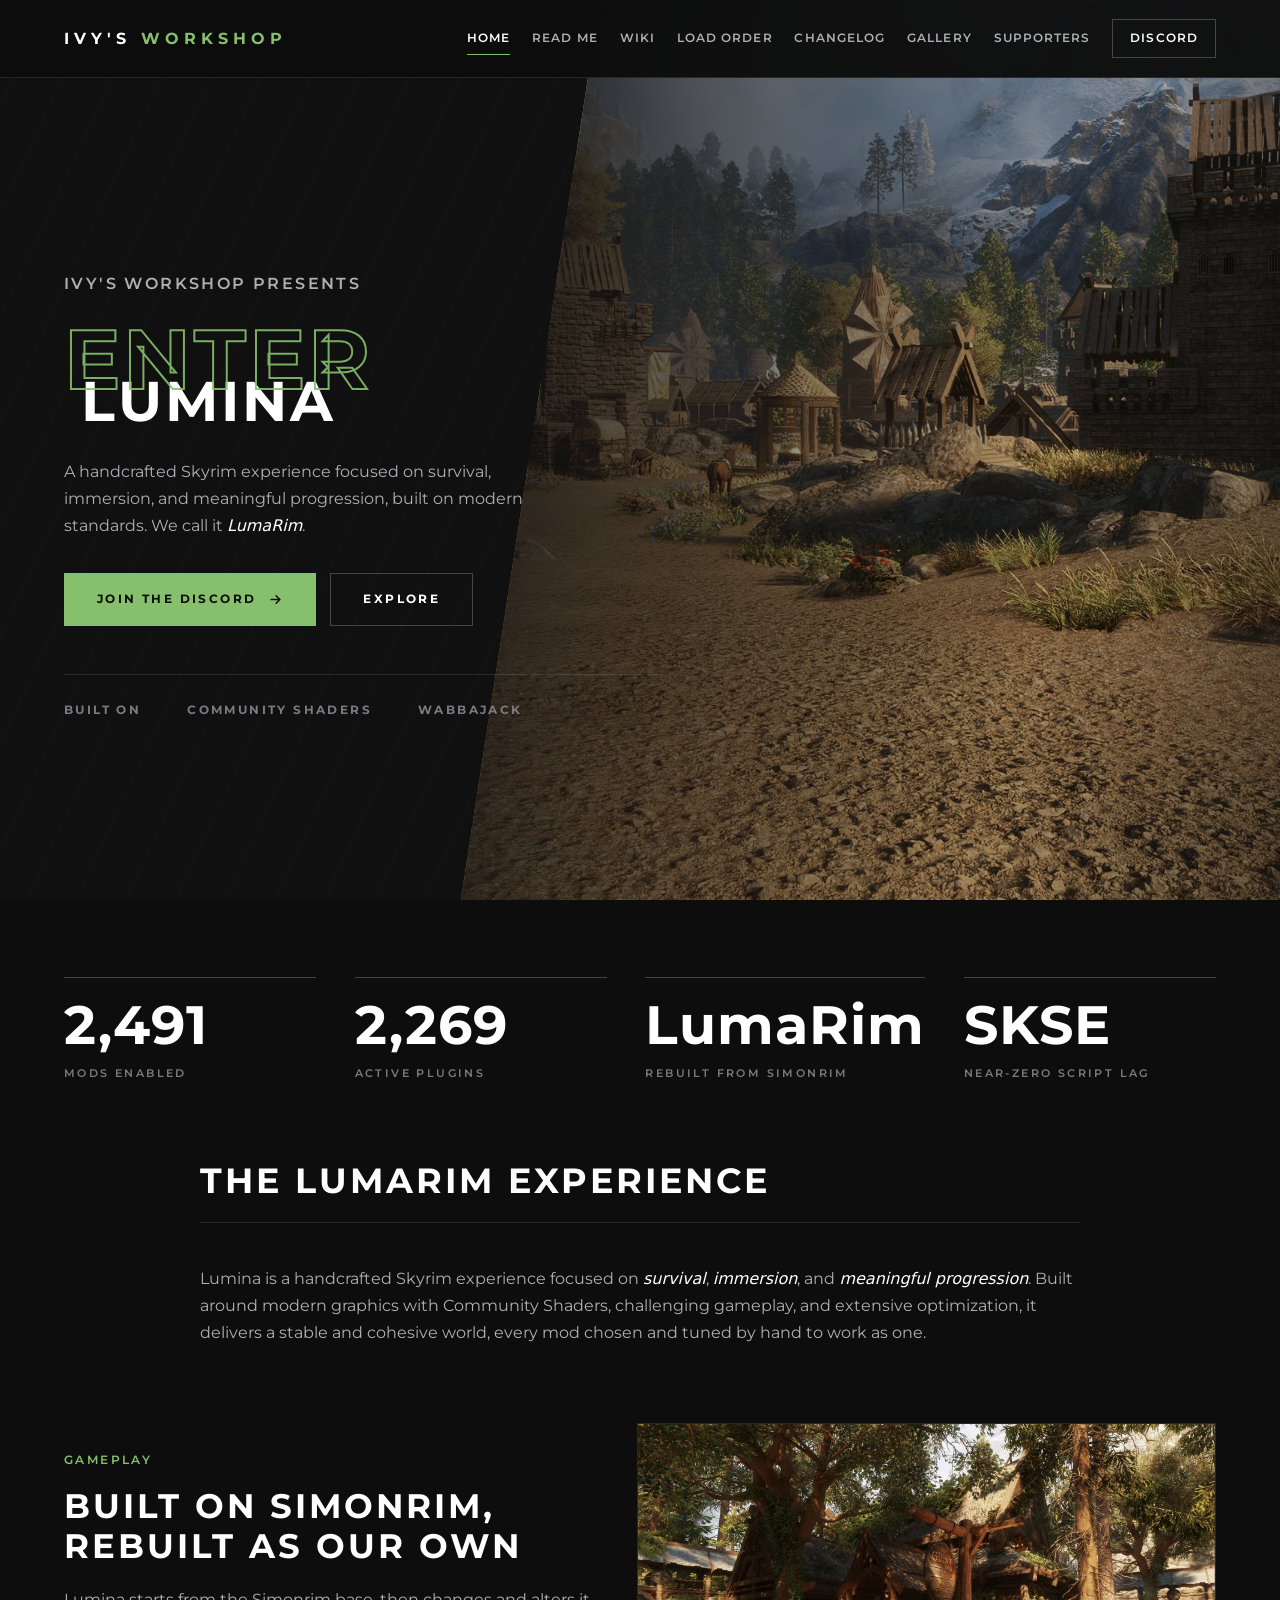
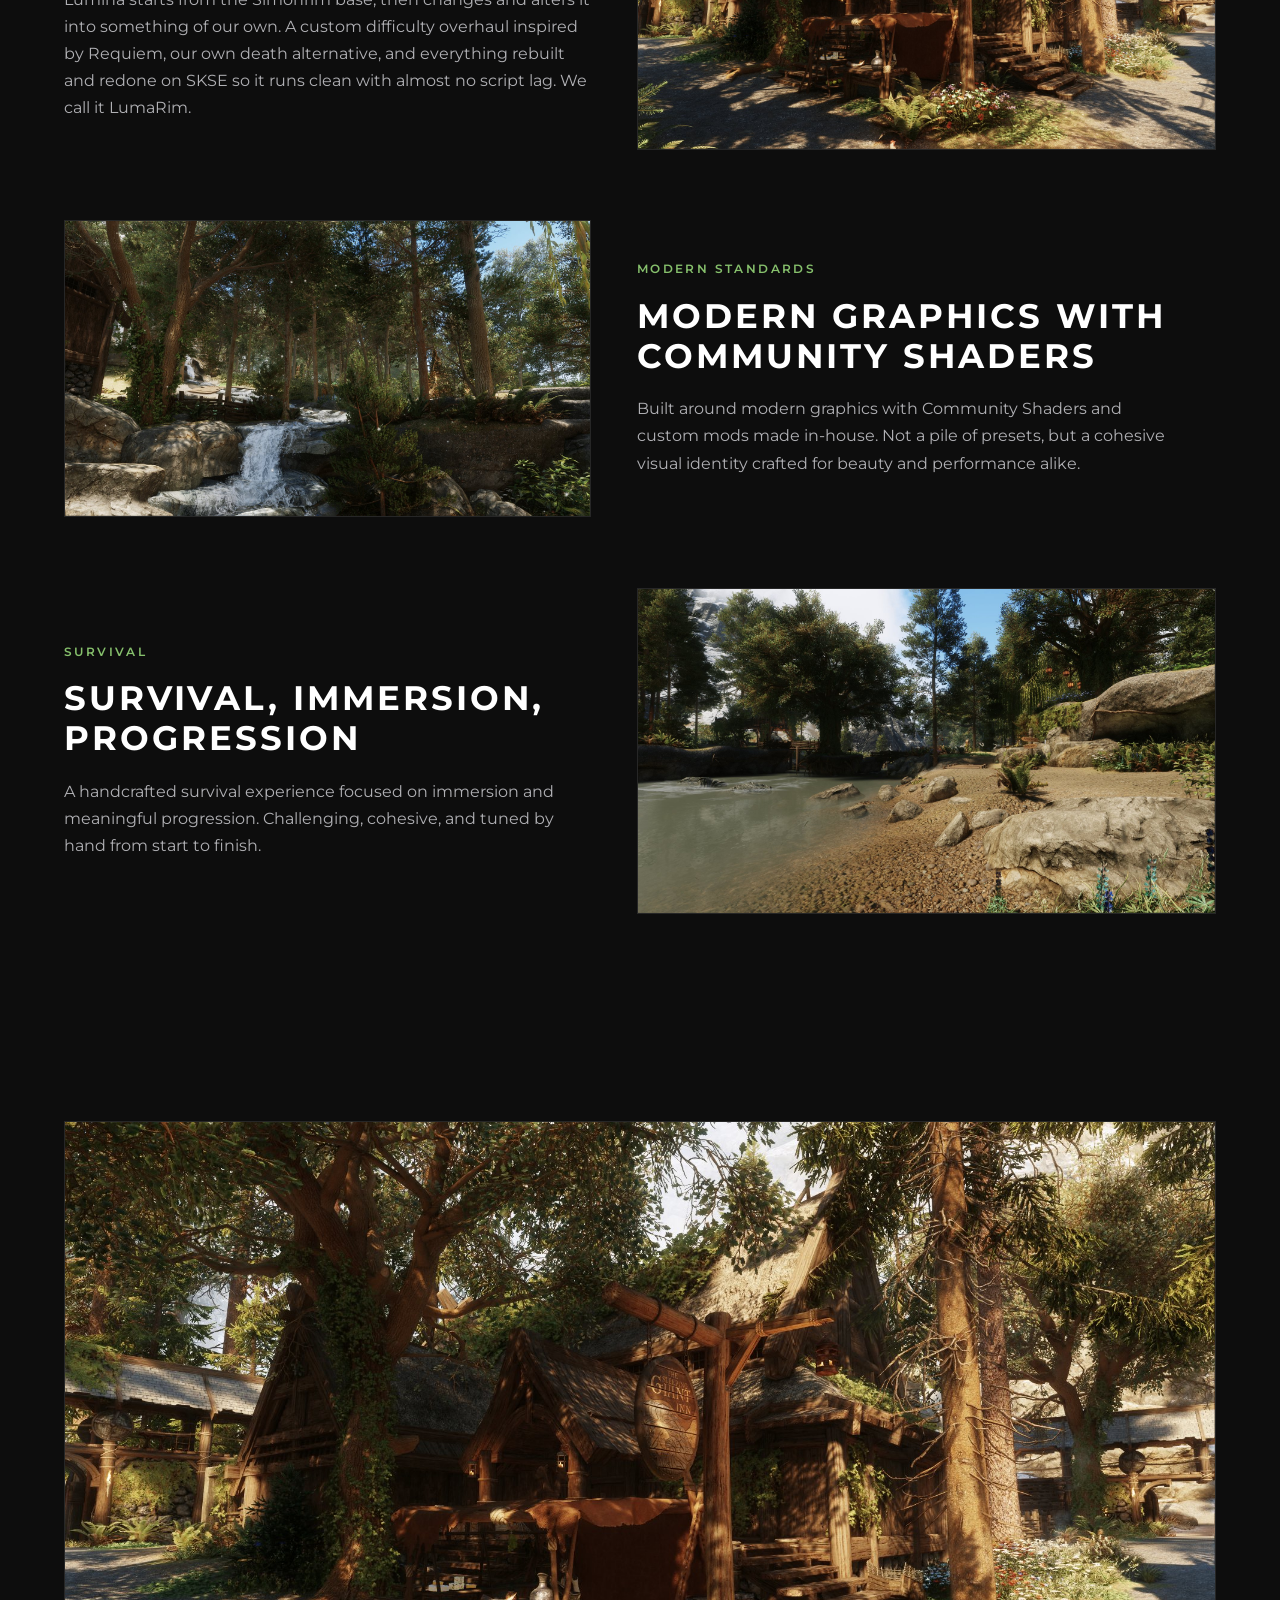
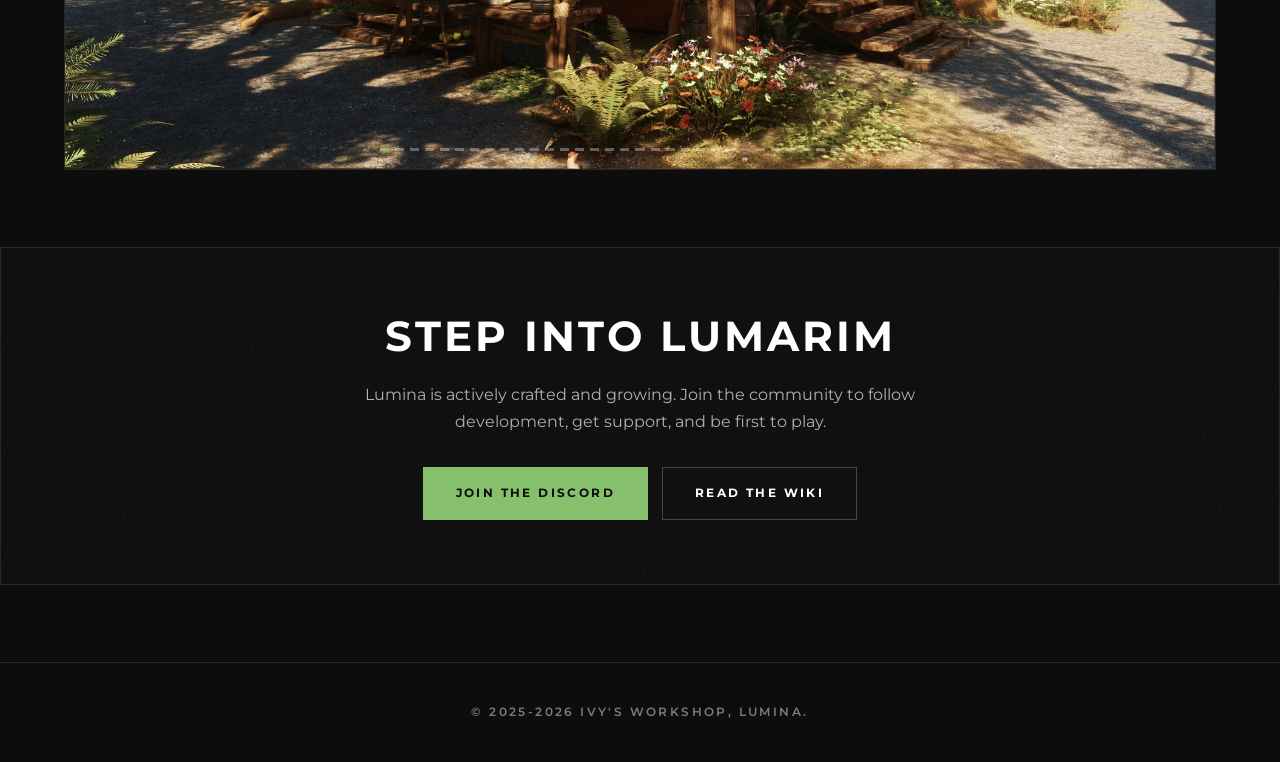
==== commit f7b37b1f: "SkyGround Drop" ====
--- a/index.html
+++ b/index.html
@@ -6,30 +6,43 @@
   <meta name="viewport" content="width=device-width, initial-scale=1.0" />
   <meta name="theme-color" content="#0d0d0d">
 
-  <title>Ivy's Workshop</title>
-  <meta name="description" content="Two handcrafted Skyrim Special Edition modlists by Ivy's Workshop. Choose your realm: SkyGround Chronicles or Lumina.">
+  <title>Lumina</title>
+  <meta name="description" content="Lumina is a handcrafted Skyrim survival experience focused on immersion and meaningful progression, built on modern standards with Community Shaders. We call it LumaRim.">
 
   <meta property="og:type" content="website">
-  <meta property="og:title" content="Ivy's Workshop">
-  <meta property="og:description" content="Two handcrafted Skyrim Special Edition modlists. Choose your realm: SkyGround Chronicles or Lumina.">
+  <meta property="og:title" content="Lumina">
+  <meta property="og:description" content="A handcrafted Skyrim survival experience focused on immersion and meaningful progression, built on modern standards with Community Shaders.">
   <meta property="og:url" content="https://itzivy05.github.io/SkyGround/">
-  <meta property="og:image" content="https://itzivy05.github.io/SkyGround/resources/main.webp">
+  <meta property="og:image" content="https://itzivy05.github.io/SkyGround/resources/lumina/cover.jpg">
   <link rel="icon" type="image/x-icon" href="resources/ico.ico">
 
   <link rel="preconnect" href="https://fonts.googleapis.com">
   <link rel="preconnect" href="https://fonts.gstatic.com" crossorigin>
   <link href="https://fonts.googleapis.com/css2?family=Montserrat:wght@300;400;500;600;700&display=swap" rel="stylesheet">
   <link rel="stylesheet" href="style/site.css">
-  <link rel="stylesheet" href="style/portal.css">
+  <link rel="stylesheet" href="style/lightbox.css">
+</head>
+<body style="--accent:#86C06C;">
+
+  <div id="lightbox">
+    <button class="lb-nav lb-prev" type="button" aria-label="Previous image"><svg aria-hidden="true" viewBox="0 0 24 24" fill="none" stroke="currentColor" stroke-width="2.2" stroke-linecap="round" stroke-linejoin="round"><path d="M15 6l-6 6 6 6"/></svg></button>
+    <img id="lightbox-img" alt="">
+    <button class="lb-nav lb-next" type="button" aria-label="Next image"><svg aria-hidden="true" viewBox="0 0 24 24" fill="none" stroke="currentColor" stroke-width="2.2" stroke-linecap="round" stroke-linejoin="round"><path d="M9 6l6 6-6 6"/></svg></button>
+  </div>
+  <script src="scripts/lightbox.js" defer></script>
+  <script src="scripts/carousel.js" defer></script>
   <script src="scripts/ui.js" defer></script>
-</head>
-<body class="portal">
 
   <header class="site-nav">
     <a href="index.html" class="brand">Ivy's <span>Workshop</span></a>
     <nav>
-      <a href="skyground.html">SkyGround</a>
-      <a href="lumina.html">Lumina</a>
+      <a href="index.html" class="active">Home</a>
+      <a href="readme.html">Read Me</a>
+      <a href="wiki.html">Wiki</a>
+      <a href="modlist.html">Load Order</a>
+      <a href="changelog.html">Changelog</a>
+      <a href="index.html#gallery">Gallery</a>
+      <a href="supporters.html">Supporters</a>
       <a href="https://discord.gg/GgkPMBMTrS" target="_blank" rel="noopener" class="pill">Discord</a>
     </nav>
     <button class="nav-toggle" type="button" aria-label="Open menu" aria-expanded="false">
@@ -38,42 +51,102 @@
     </button>
   </header>
 
-  <main class="chooser">
+  <section class="hero" data-no-lightbox>
+    <div class="hero-art" style="background-image:url('resources/lumina/cover.jpg');"></div>
+    <div class="hero-copy">
+      <p class="eyebrow">Ivy's Workshop presents</p>
+      <h1 class="stack-title">
+        <span class="ghost">Enter</span>
+        <span class="solid">Lumina</span>
+      </h1>
+      <p>A handcrafted Skyrim experience focused on survival, immersion, and meaningful progression, built on modern standards. We call it <em>LumaRim</em>.</p>
+      <div class="hero-cta">
+        <a href="https://discord.gg/GgkPMBMTrS" target="_blank" rel="noopener" class="btn btn-primary">
+          Join the Discord
+          <svg aria-hidden="true" viewBox="0 0 24 24" fill="none" stroke="currentColor" stroke-width="2.4" stroke-linecap="round" stroke-linejoin="round"><path d="M5 12h14M13 6l6 6-6 6"/></svg>
+        </a>
+        <a href="#gallery" class="btn btn-ghost">Explore</a>
+      </div>
+      <div class="logo-row">
+        <span>Built on</span>
+        <a href="https://github.com/doodlum/skyrim-community-shaders" target="_blank" rel="noopener">Community Shaders</a>
+        <a href="https://www.wabbajack.org/" target="_blank" rel="noopener">Wabbajack</a>
+      </div>
+    </div>
+  </section>
 
-    <a href="skyground.html" class="choice choice-a" style="--accent:#FFA500;">
-      <div class="art" style="background-image:url('resources/main.webp');"></div>
-      <div class="label">
-        <div class="tags">
-          <span>Requiem</span>
-          <span>Survival</span>
-        </div>
-        <h2>SkyGround<br>Chronicles</h2>
-        <p>Requiem-based survival roleplay. Prepare, adapt, survive.</p>
-        <span class="enter">Enter
-          <svg aria-hidden="true" viewBox="0 0 24 24" fill="none" stroke="currentColor" stroke-width="2.4" stroke-linecap="round" stroke-linejoin="round"><path d="M5 12h14M13 6l6 6-6 6"/></svg>
-        </span>
+  <section class="section" data-no-lightbox>
+    <div class="stats">
+      <div class="stat" data-reveal><span class="num">2,491</span><span class="label">Mods enabled</span></div>
+      <div class="stat" data-reveal style="--d:80ms;"><span class="num">2,269</span><span class="label">Active plugins</span></div>
+      <div class="stat" data-reveal style="--d:160ms;"><span class="num">LumaRim</span><span class="label">Rebuilt from Simonrim</span></div>
+      <div class="stat" data-reveal style="--d:240ms;"><span class="num">SKSE</span><span class="label">Near-zero script lag</span></div>
+    </div>
+  </section>
+
+  <section class="section" data-no-lightbox>
+    <div class="about-card solo" data-reveal>
+      <h2>The LumaRim experience</h2>
+      <div class="rule"></div>
+      <p>Lumina is a handcrafted Skyrim experience focused on <em>survival</em>, <em>immersion</em>, and <em>meaningful progression</em>. Built around modern graphics with Community Shaders, challenging gameplay, and extensive optimization, it delivers a stable and cohesive world, every mod chosen and tuned by hand to work as one.</p>
+    </div>
+  </section>
+
+  <section id="features" class="section features">
+    <div class="feature-row">
+      <div class="feature-text" data-reveal>
+        <span class="kicker">Gameplay</span>
+        <h3>Built on Simonrim, rebuilt as our own</h3>
+        <p>Lumina starts from the Simonrim base, then changes and alters it into something of our own. A custom difficulty overhaul inspired by Requiem, our own death alternative, and everything rebuilt and redone on SKSE so it runs clean with almost no script lag. We call it LumaRim.</p>
       </div>
-    </a>
+      <div class="feature-media" data-reveal style="--d:80ms;"><img src="resources/lumina/media/1.jpg" alt="" width="1920" height="1080" loading="lazy" decoding="async"></div>
+    </div>
 
-    <a href="lumina.html" class="choice choice-b" style="--accent:#86C06C;">
-      <div class="art" style="background-image:url('resources/lumina/cover.jpg');"></div>
-      <div class="label">
-        <div class="tags">
-          <span>LumaRim</span>
-          <span>Community Shaders</span>
-        </div>
-        <h2>Lumina</h2>
-        <p>Handcrafted survival on modern standards, tuned by hand.</p>
-        <span class="enter">Enter
-          <svg aria-hidden="true" viewBox="0 0 24 24" fill="none" stroke="currentColor" stroke-width="2.4" stroke-linecap="round" stroke-linejoin="round"><path d="M5 12h14M13 6l6 6-6 6"/></svg>
-        </span>
+    <div class="feature-row reverse">
+      <div class="feature-media" data-reveal><img src="resources/lumina/media/11.jpg" alt="" width="1920" height="1080" loading="lazy" decoding="async"></div>
+      <div class="feature-text" data-reveal style="--d:80ms;">
+        <span class="kicker">Modern Standards</span>
+        <h3>Modern graphics with Community Shaders</h3>
+        <p>Built around modern graphics with Community Shaders and custom mods made in-house. Not a pile of presets, but a cohesive visual identity crafted for beauty and performance alike.</p>
       </div>
-    </a>
+    </div>
 
-  </main>
+    <div class="feature-row">
+      <div class="feature-text" data-reveal>
+        <span class="kicker">Survival</span>
+        <h3>Survival, immersion, progression</h3>
+        <p>A handcrafted survival experience focused on immersion and meaningful progression. Challenging, cohesive, and tuned by hand from start to finish.</p>
+      </div>
+      <div class="feature-media" data-reveal style="--d:80ms;"><img src="resources/lumina/media/24.jpg" alt="" width="1920" height="1080" loading="lazy" decoding="async"></div>
+    </div>
+  </section>
 
-  <footer class="site-footer chooser-footer">
-    &copy; 2025-2026 Ivy's Workshop.
+  <section id="gallery" class="section">
+    <div class="section-head" data-reveal>
+      <p class="section-eyebrow">Gallery</p>
+      <h2 class="section-title">Scenes from Lumina</h2>
+    </div>
+    <div class="carousel" data-interval="5000" data-src="resources/lumina/media/" data-reveal>
+      <div class="carousel-viewport">
+        <div class="carousel-track"></div>
+      </div>
+      <button class="carousel-arrow carousel-prev" aria-label="Previous"><svg aria-hidden="true" viewBox="0 0 24 24" fill="none" stroke="currentColor" stroke-width="2.5" stroke-linecap="round" stroke-linejoin="round"><path d="M15 6l-6 6 6 6"/></svg></button>
+      <button class="carousel-arrow carousel-next" aria-label="Next"><svg aria-hidden="true" viewBox="0 0 24 24" fill="none" stroke="currentColor" stroke-width="2.5" stroke-linecap="round" stroke-linejoin="round"><path d="M9 6l6 6-6 6"/></svg></button>
+      <div class="carousel-dots"></div>
+    </div>
+  </section>
+
+  <section class="cta-strip" data-reveal>
+    <h2>Step into LumaRim</h2>
+    <p>Lumina is actively crafted and growing. Join the community to follow development, get support, and be first to play.</p>
+    <div class="hero-cta">
+      <a href="https://discord.gg/GgkPMBMTrS" target="_blank" rel="noopener" class="btn btn-primary">Join the Discord</a>
+      <a href="wiki.html" class="btn btn-ghost">Read the Wiki</a>
+    </div>
+  </section>
+
+  <footer class="site-footer">
+    &copy; 2025-2026 Ivy's Workshop, Lumina.
   </footer>
 
 </body>
--- a/style/site.css
+++ b/style/site.css
@@ -42,7 +42,7 @@
 body {
   min-height: 100%;
   background: var(--bg);
-  overflow-x: hidden;
+  overflow-x: clip;
 }
 
 body {
@@ -138,14 +138,15 @@
   justify-content: space-between;
   gap: 20px;
   padding-inline: var(--gut);
-  border-bottom: 1px solid transparent;
+  background: rgba(13, 13, 13, 0.96);
+  backdrop-filter: blur(14px);
+  border-bottom: 1px solid var(--line);
   transition: background 0.3s ease, border-color 0.3s ease;
 }
 
 .site-nav.scrolled {
-  background: rgba(13, 13, 13, 0.93);
-  backdrop-filter: blur(12px);
-  border-bottom-color: var(--line);
+  background: rgba(13, 13, 13, 0.99);
+  border-bottom-color: var(--line-2);
 }
 
 .site-nav .brand {
@@ -668,19 +669,19 @@
   width: 100%;
   max-width: var(--maxw);
   margin-inline: auto;
-  padding: calc(var(--nav-h) + clamp(48px, 8vw, 98px)) var(--gut) clamp(36px, 5vw, 58px);
+  padding: calc(var(--nav-h) + clamp(22px, 3vw, 38px)) var(--gut) clamp(18px, 2.2vw, 28px);
   border-bottom: 1px solid var(--line);
 }
 
-.doc-hero .eyebrow { margin-bottom: 18px; }
-
-.doc-hero h1 { font-size: clamp(2rem, 5.4vw, 3.6rem); }
+.doc-hero .eyebrow { margin-bottom: 12px; }
+
+.doc-hero h1 { font-size: clamp(1.7rem, 3.8vw, 2.7rem); }
 
 .doc-layout {
   width: 100%;
   max-width: var(--maxw);
   margin-inline: auto;
-  padding: clamp(38px, 5vw, 62px) var(--gut) var(--sec-y);
+  padding: clamp(26px, 3vw, 40px) var(--gut) var(--sec-y);
   display: grid;
   grid-template-columns: 236px 1fr;
   gap: clamp(30px, 5vw, 64px);
@@ -742,7 +743,7 @@
 .doc-section h4 {
   font-size: 0.82rem;
   letter-spacing: var(--ls-label);
-  margin: 26px 0 12px;
+  margin: 26px 0 18px;
   color: var(--accent);
 }
 
@@ -854,11 +855,27 @@
 .doc-card {
   border: 1px solid var(--line);
   background: var(--panel);
-  padding: clamp(22px, 3vw, 34px);
-  margin: 26px 0;
+  padding: clamp(20px, 2.4vw, 28px);
+  margin: 20px 0;
 }
 
 .doc-card h4:first-child { margin-top: 0; }
+
+.narrow {
+  max-width: 860px;
+  margin-inline: auto;
+}
+
+.section.narrow { padding-top: clamp(20px, 2.4vw, 32px); }
+
+.doc-list.cols {
+  display: block;
+  column-width: 190px;
+  column-gap: 32px;
+  margin-top: 14px;
+}
+
+.doc-list.cols li { break-inside: avoid; margin-bottom: 10px; }
 
 .code-block {
   font-family: var(--font-mono);
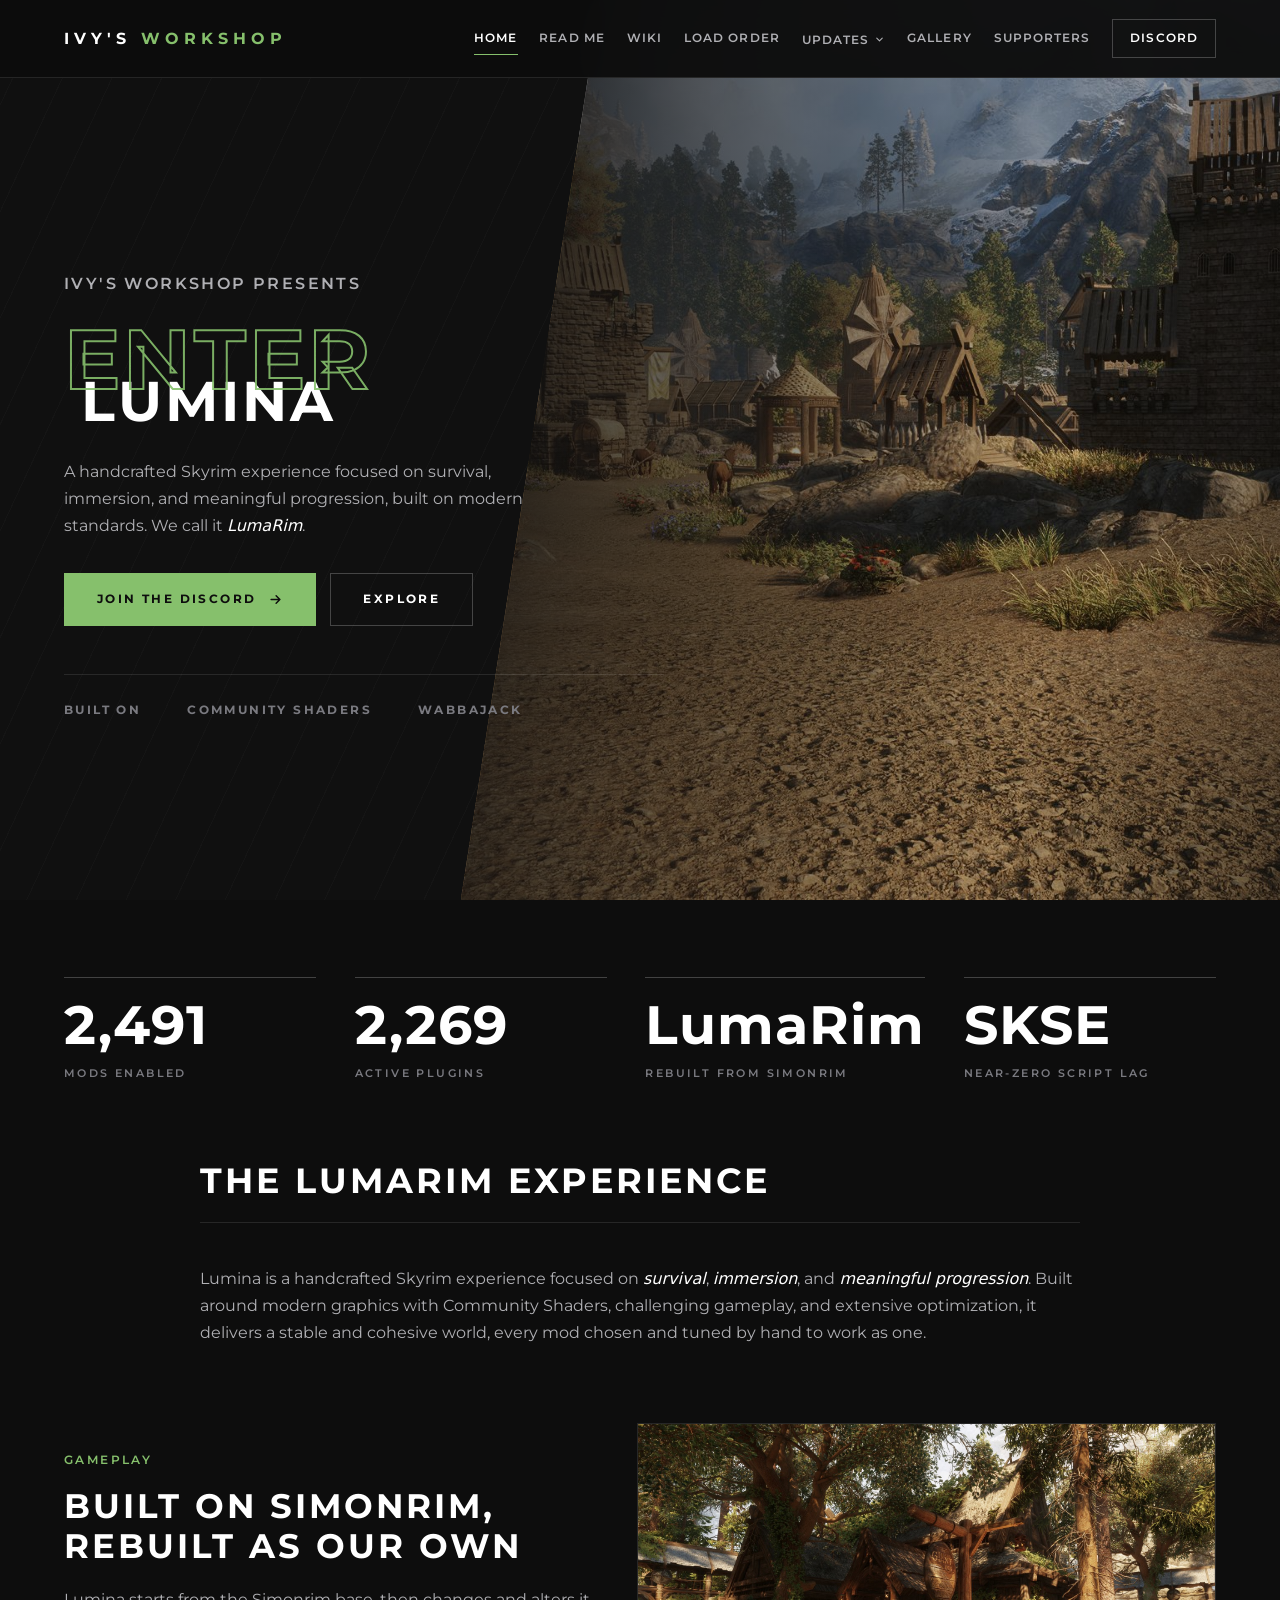
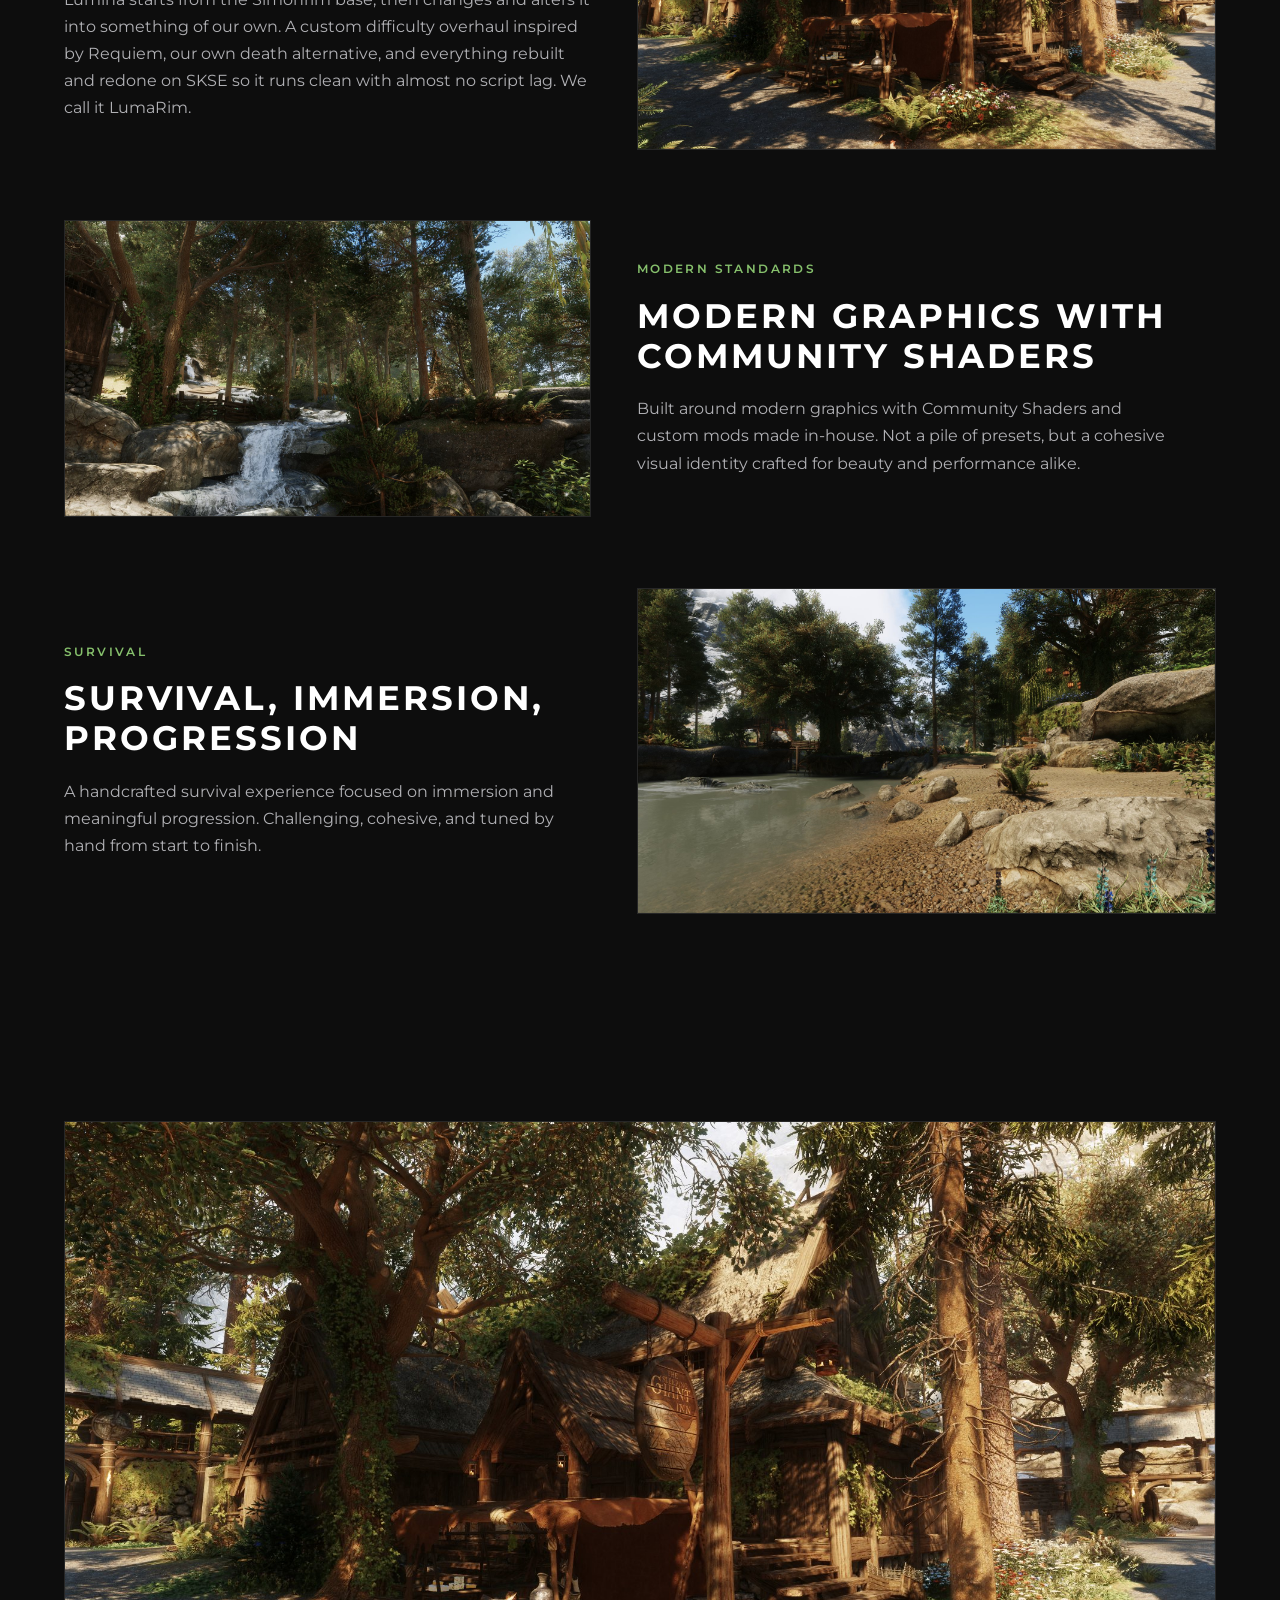
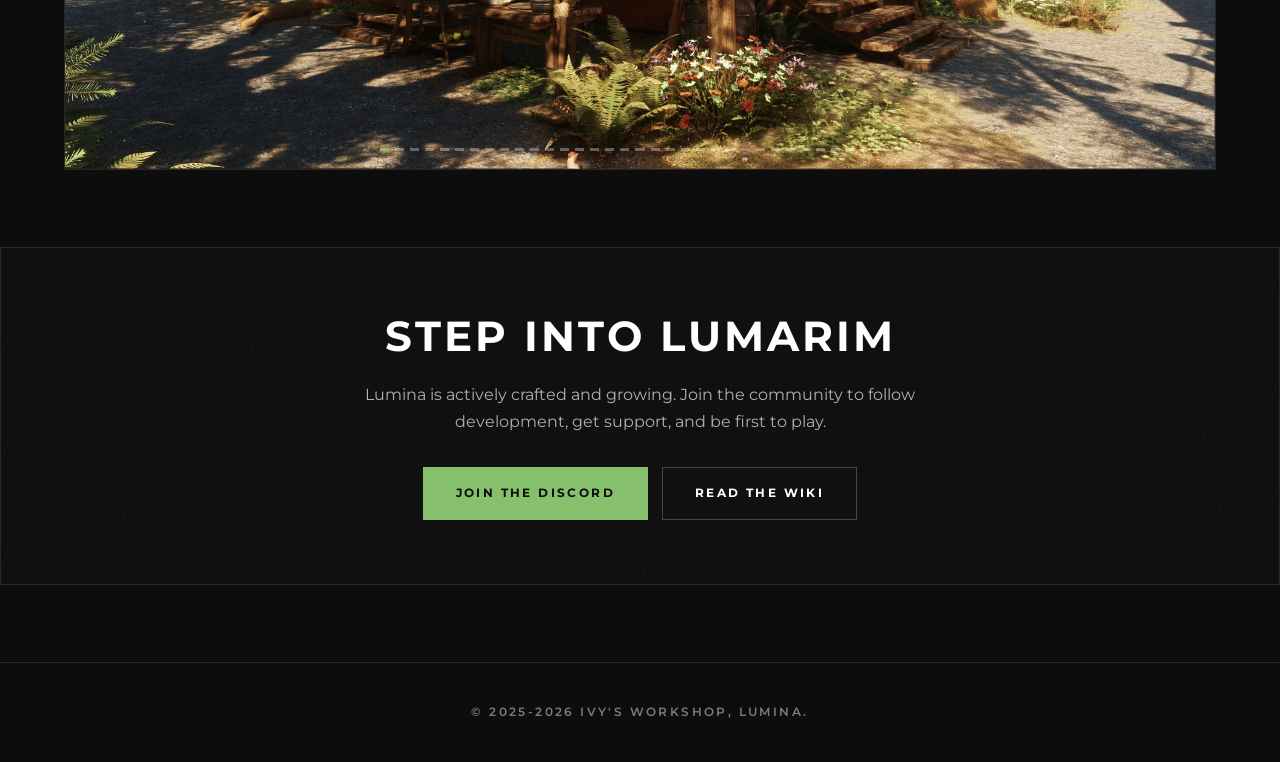
==== commit 383b475a: "Highlight Page" ====
--- a/index.html
+++ b/index.html
@@ -40,7 +40,13 @@
       <a href="readme.html">Read Me</a>
       <a href="wiki.html">Wiki</a>
       <a href="modlist.html">Load Order</a>
-      <a href="changelog.html">Changelog</a>
+      <div class="nav-drop">
+        <a href="updates.html">Updates<svg class="nav-chev" aria-hidden="true" viewBox="0 0 24 24" fill="none" stroke="currentColor" stroke-width="2.4" stroke-linecap="round" stroke-linejoin="round"><path d="M6 9l6 6 6-6"/></svg></a>
+        <div class="nav-drop-menu">
+          <a href="updates.html">Update Notes</a>
+          <a href="changelog.html">Full Changelog</a>
+        </div>
+      </div>
       <a href="index.html#gallery">Gallery</a>
       <a href="supporters.html">Supporters</a>
       <a href="https://discord.gg/GgkPMBMTrS" target="_blank" rel="noopener" class="pill">Discord</a>
--- a/style/site.css
+++ b/style/site.css
@@ -219,6 +219,62 @@
   border-color: var(--accent);
   color: #0d0d0d;
 }
+
+.nav-drop { flex-shrink: 0; }
+
+.nav-chev {
+  display: inline-block;
+  width: 11px;
+  height: 11px;
+  margin-left: 5px;
+  vertical-align: -1px;
+  transition: transform 0.2s ease;
+}
+
+.nav-drop:hover .nav-chev,
+.nav-drop:focus-within .nav-chev { transform: rotate(180deg); }
+
+/* static parent so nav's overflow doesn't clip it */
+.nav-drop-menu {
+  position: absolute;
+  min-width: 210px;
+  margin-top: calc(var(--nav-h) / 2 - 0.5lh);
+  display: flex;
+  flex-direction: column;
+  padding: 8px 0;
+  background: rgba(13, 13, 13, 0.99);
+  border: 1px solid var(--line-2);
+  border-top: 2px solid var(--accent);
+  opacity: 0;
+  visibility: hidden;
+  transform: translateY(-4px);
+  transition: opacity 0.18s ease, transform 0.18s ease, visibility 0.18s;
+}
+
+.nav-drop-menu::before {
+  content: "";
+  position: absolute;
+  left: 0;
+  right: 0;
+  bottom: 100%;
+  height: calc(var(--nav-h) / 2 - 0.5lh);
+}
+
+.nav-drop:hover .nav-drop-menu,
+.nav-drop:focus-within .nav-drop-menu {
+  opacity: 1;
+  visibility: visible;
+  transform: none;
+}
+
+.site-nav nav .nav-drop-menu a {
+  padding: 11px 20px;
+  font-size: 0.7rem;
+}
+
+.site-nav nav .nav-drop-menu a::after { display: none; }
+.site-nav nav .nav-drop-menu a:hover { color: #fff; background: var(--raise); }
+.site-nav nav .nav-drop-menu a.active { color: var(--accent); }
 
 .nav-toggle {
   display: none;
@@ -1359,6 +1415,31 @@
 
   .site-nav nav a::after { display: none; }
 
+  .nav-drop > a { display: block; }
+  .nav-chev { display: none; }
+
+  .nav-drop-menu {
+    position: static;
+    min-width: 0;
+    margin: 0;
+    padding: 0;
+    background: none;
+    border: none;
+    opacity: 1;
+    visibility: visible;
+    transform: none;
+    transition: none;
+  }
+
+  .nav-drop-menu::before { display: none; }
+
+  .site-nav nav .nav-drop-menu a {
+    padding: 13px 2px 13px 22px;
+    font-size: 0.74rem;
+  }
+
+  .site-nav nav .nav-drop-menu a:hover { background: none; }
+
   .site-nav nav a.pill {
     margin-top: 16px;
     padding: 14px 20px;
@@ -1414,3 +1495,61 @@
 
   .js [data-reveal] { opacity: 1; transform: none; }
 }
+
+.cl-sub {
+  list-style: none;
+  margin: 8px 0 4px;
+  padding-left: 4px;
+  border-left: 1px solid var(--line);
+}
+
+.cl-sub li {
+  position: relative;
+  padding-left: 20px;
+  margin-bottom: 5px;
+  color: var(--dim);
+  font-size: 0.88rem;
+}
+
+.cl-sub li::before {
+  content: "";
+  position: absolute;
+  left: 6px;
+  top: 0.68em;
+  width: 7px;
+  height: 2px;
+  background: var(--line-2);
+}
+
+.cl-sub ul,
+.cl-sub ol {
+  list-style: none;
+  margin: 0;
+  padding: 0;
+}
+
+.cl-sub .cl-gap {
+  margin-top: 12px;
+}
+
+.cl-note {
+  padding-left: 6px;
+  margin-bottom: 5px;
+  color: var(--muted);
+  font-size: 0.88rem;
+  font-weight: 500;
+}
+
+.cl-sub ol li {
+  padding-left: 24px;
+}
+
+.cl-sub ol li::before {
+  content: attr(data-num);
+  left: 4px;
+  top: 0;
+  width: auto;
+  height: auto;
+  background: none;
+  color: var(--dim);
+}
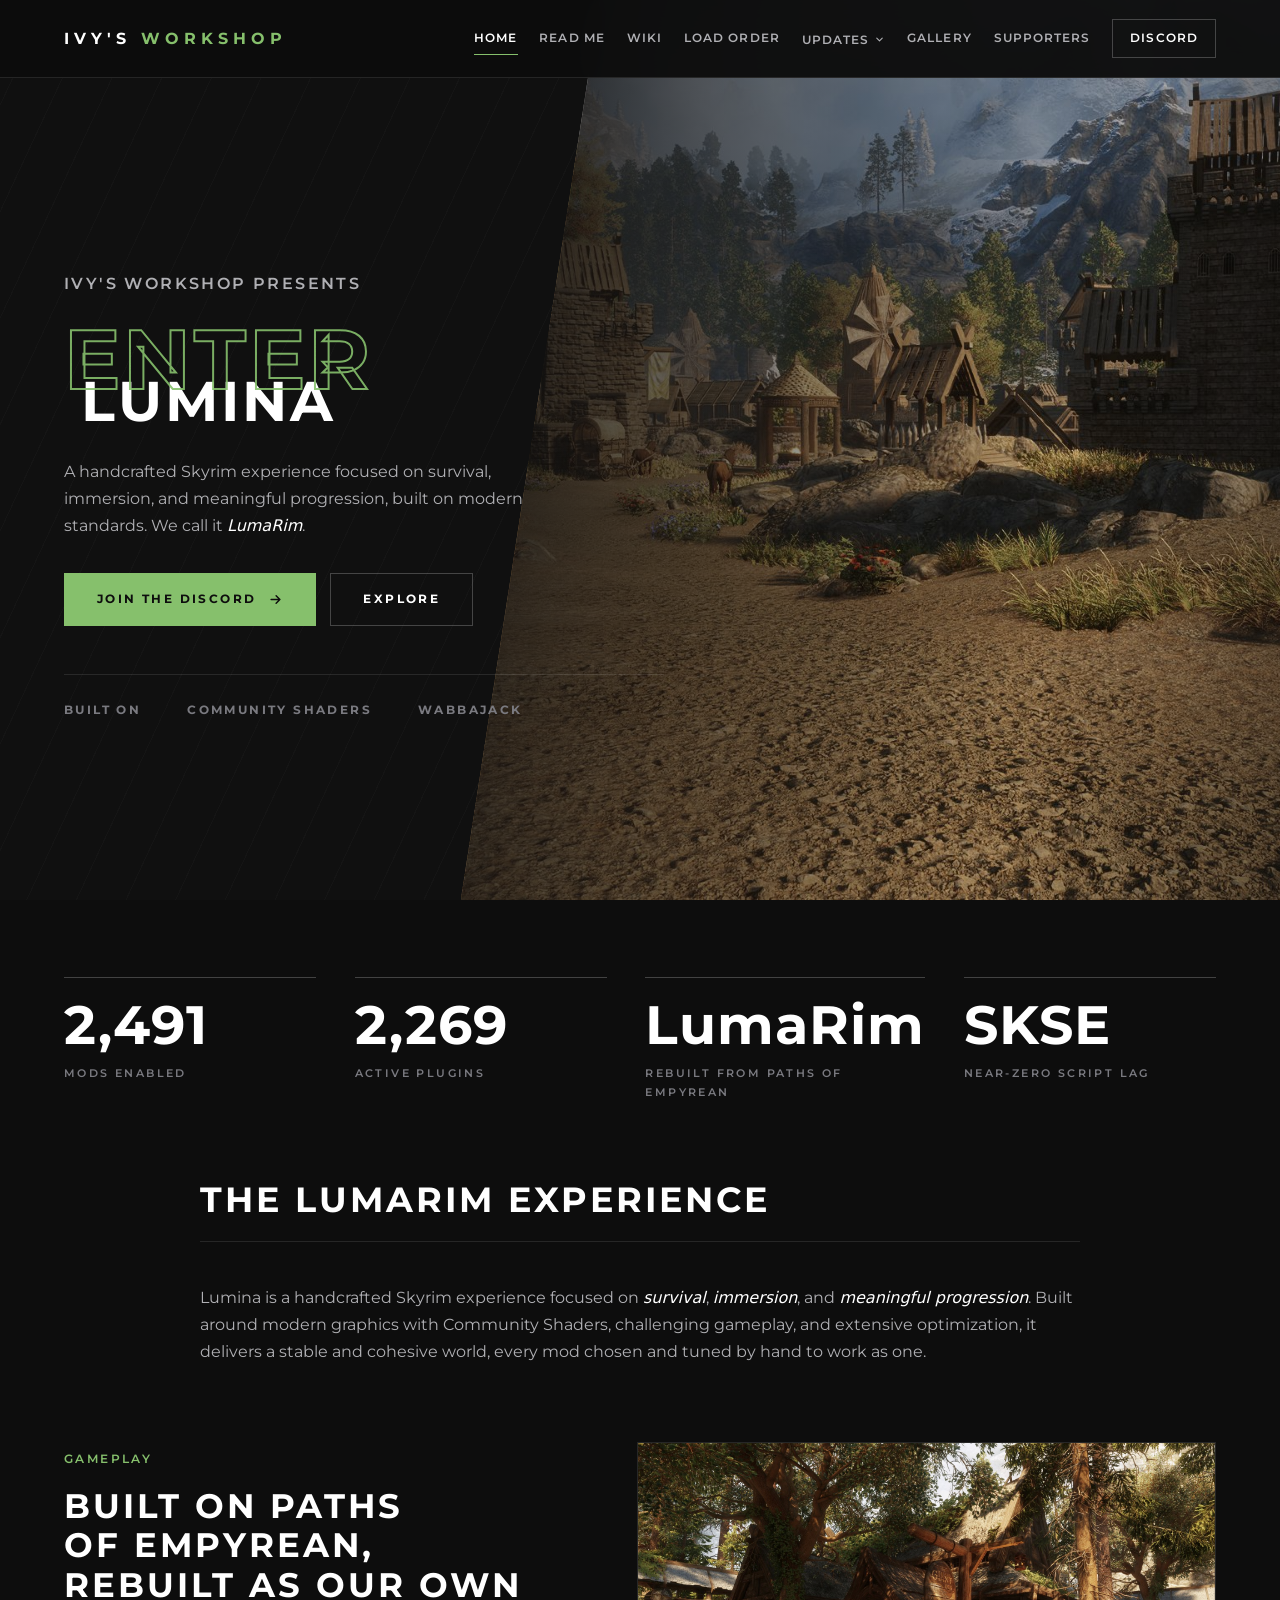
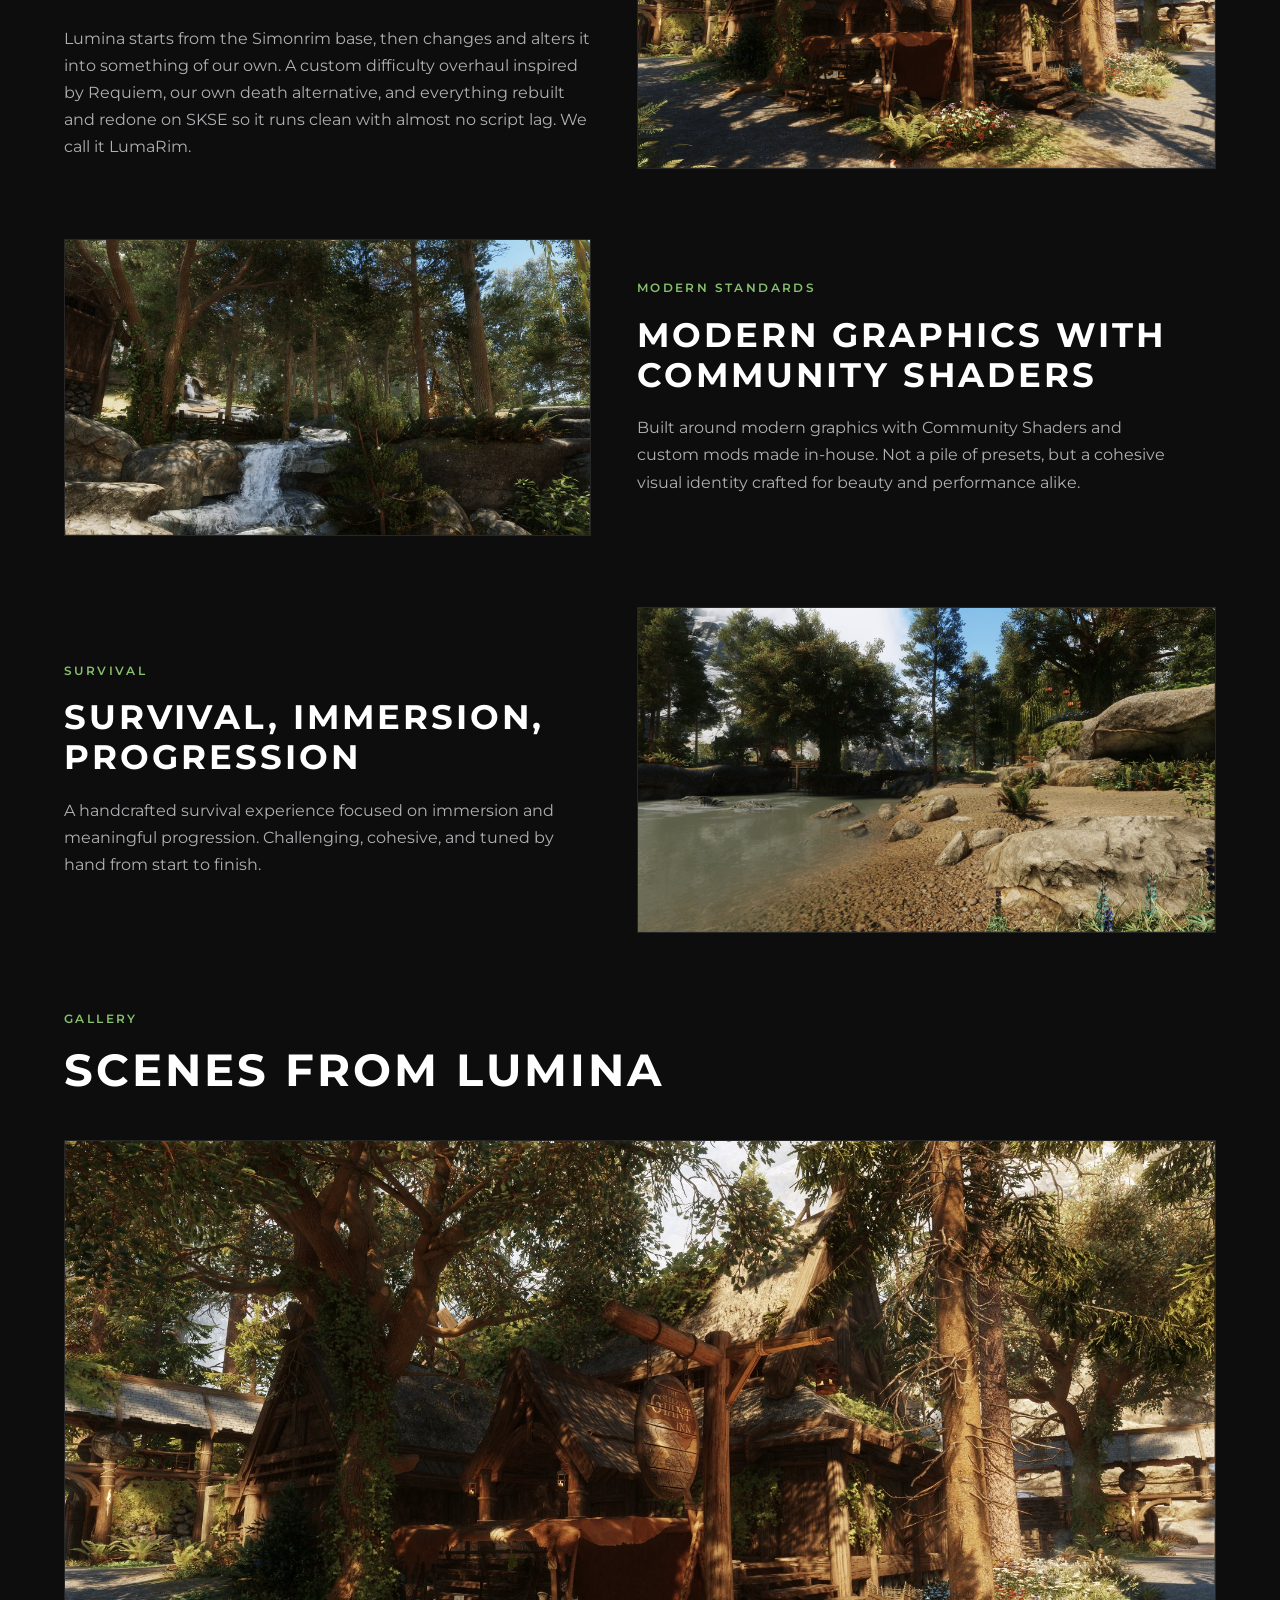
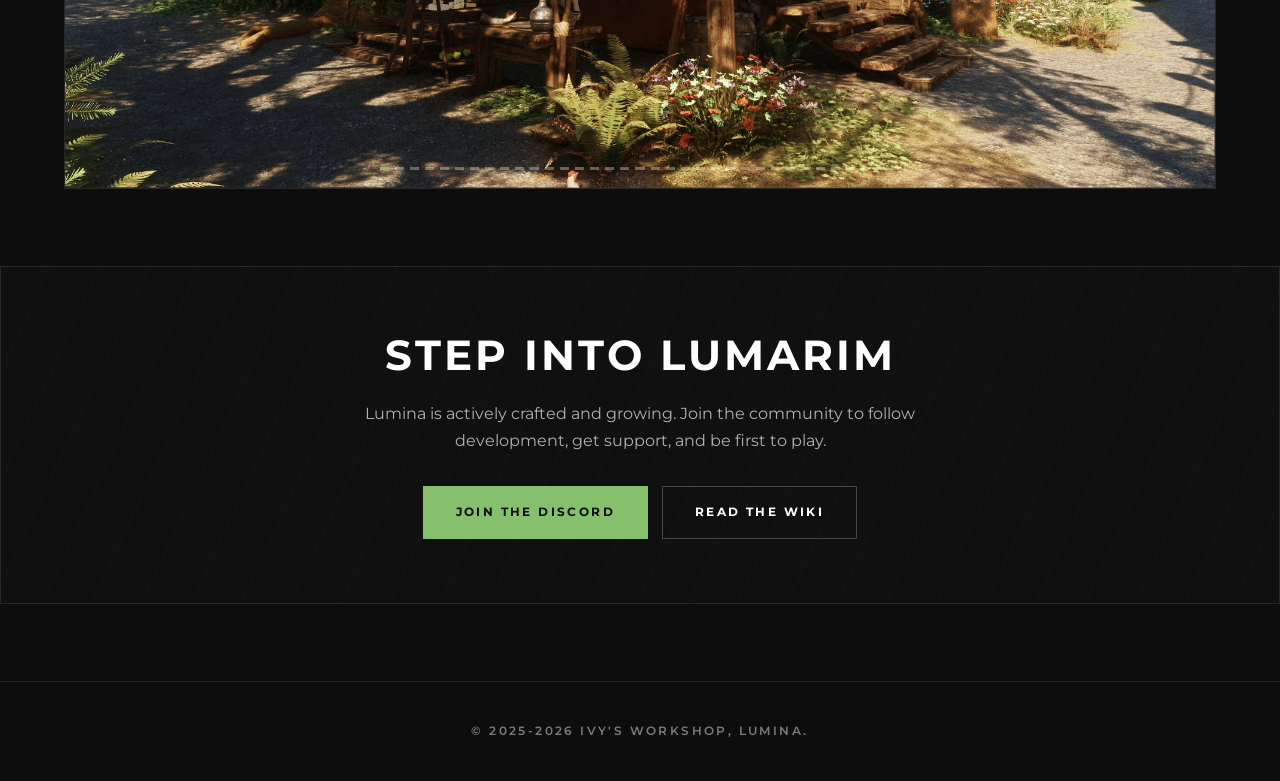
==== commit 92765619: "Update index.html" ====
--- a/index.html
+++ b/index.html
@@ -85,7 +85,7 @@
     <div class="stats">
       <div class="stat" data-reveal><span class="num">2,491</span><span class="label">Mods enabled</span></div>
       <div class="stat" data-reveal style="--d:80ms;"><span class="num">2,269</span><span class="label">Active plugins</span></div>
-      <div class="stat" data-reveal style="--d:160ms;"><span class="num">LumaRim</span><span class="label">Rebuilt from Simonrim</span></div>
+      <div class="stat" data-reveal style="--d:160ms;"><span class="num">LumaRim</span><span class="label">Rebuilt from Paths of Empyrean</span></div>
       <div class="stat" data-reveal style="--d:240ms;"><span class="num">SKSE</span><span class="label">Near-zero script lag</span></div>
     </div>
   </section>
@@ -102,7 +102,7 @@
     <div class="feature-row">
       <div class="feature-text" data-reveal>
         <span class="kicker">Gameplay</span>
-        <h3>Built on Simonrim, rebuilt as our own</h3>
+        <h3>Built on Paths of Empyrean, rebuilt as our own</h3>
         <p>Lumina starts from the Simonrim base, then changes and alters it into something of our own. A custom difficulty overhaul inspired by Requiem, our own death alternative, and everything rebuilt and redone on SKSE so it runs clean with almost no script lag. We call it LumaRim.</p>
       </div>
       <div class="feature-media" data-reveal style="--d:80ms;"><img src="resources/lumina/media/1.jpg" alt="" width="1920" height="1080" loading="lazy" decoding="async"></div>
